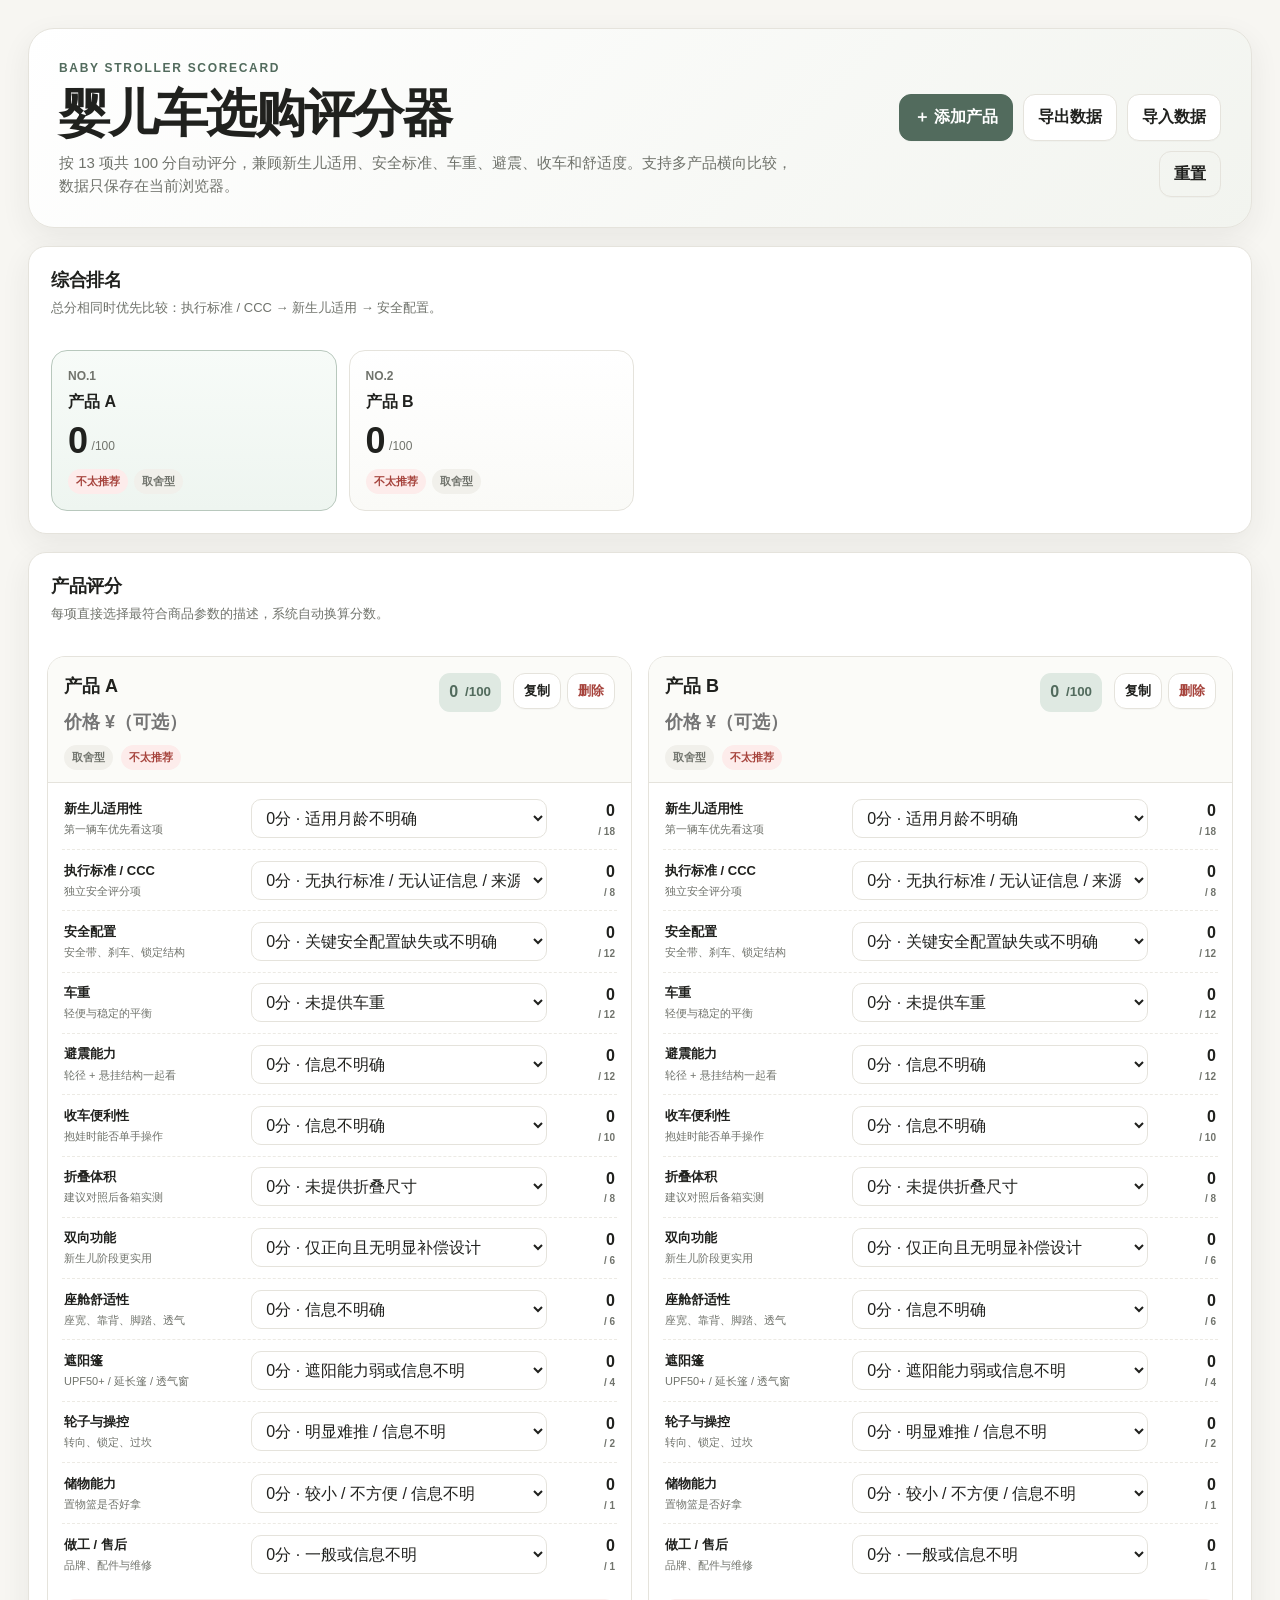
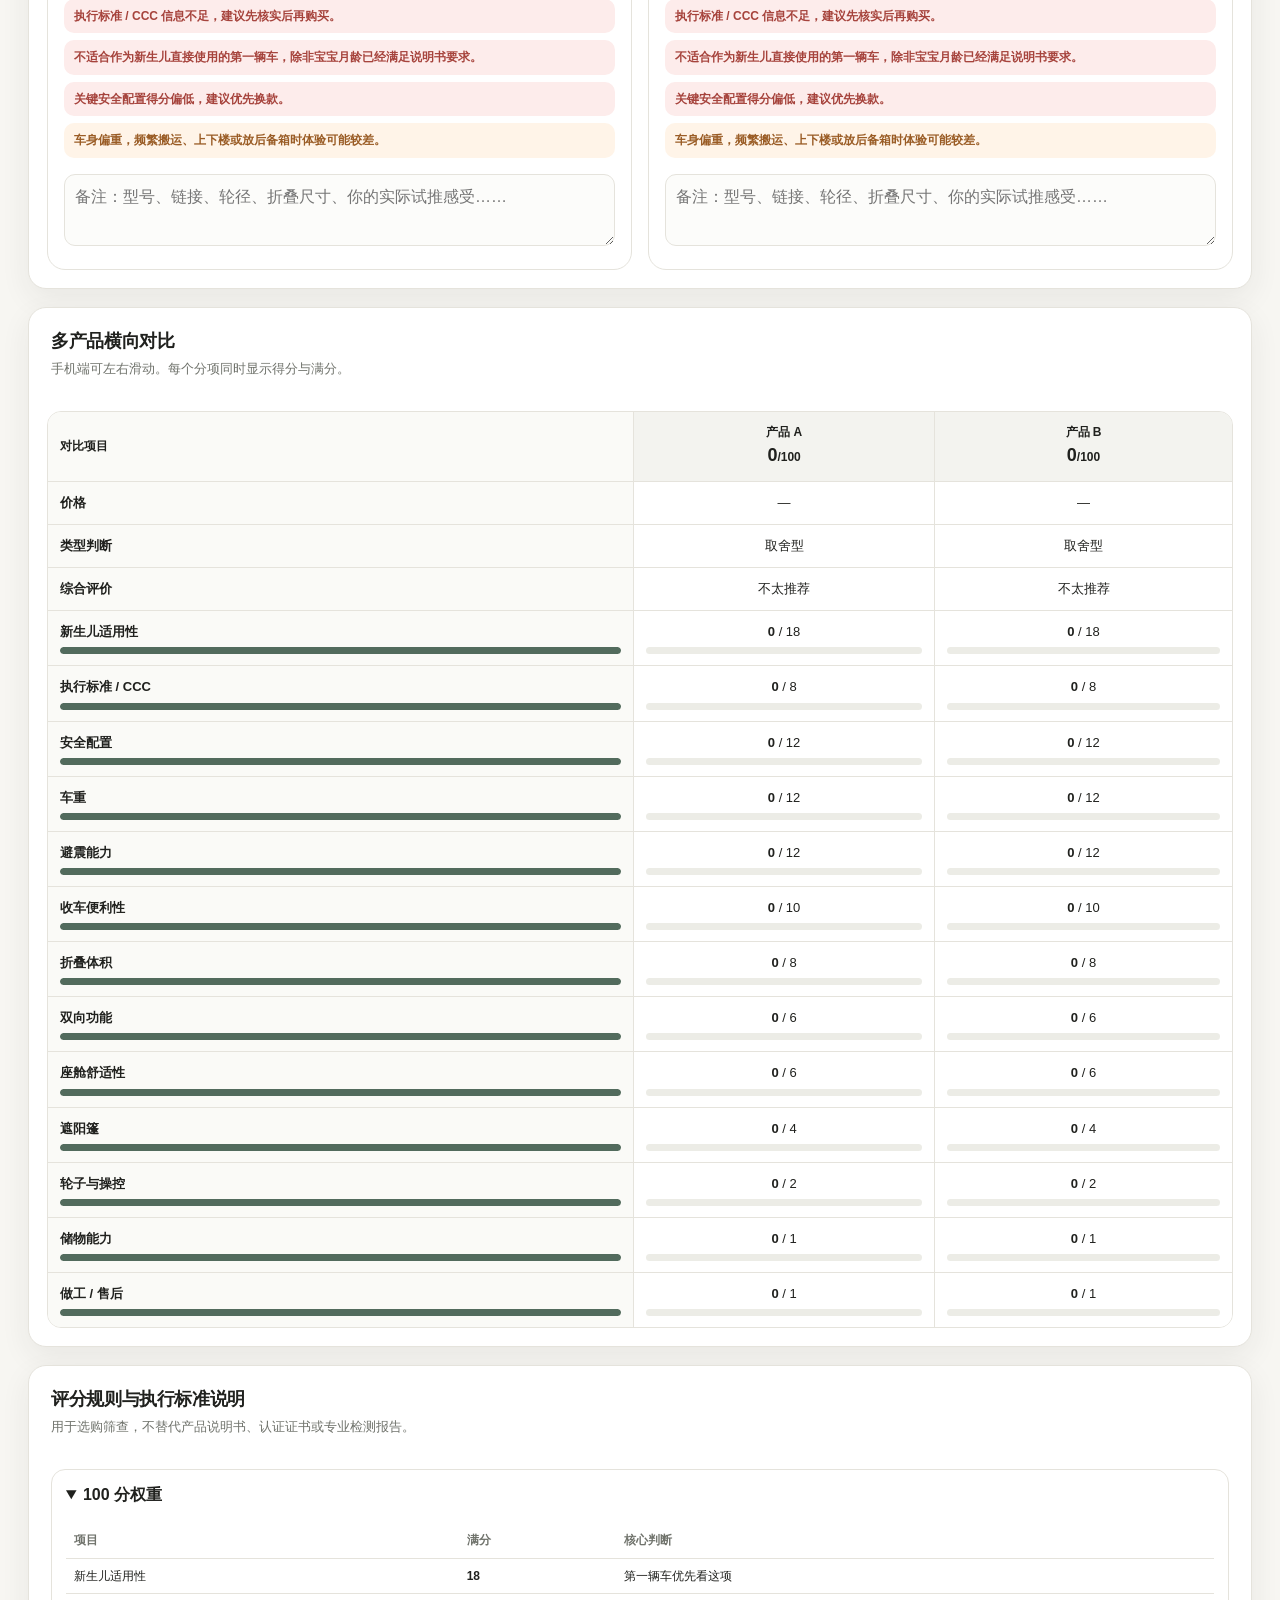
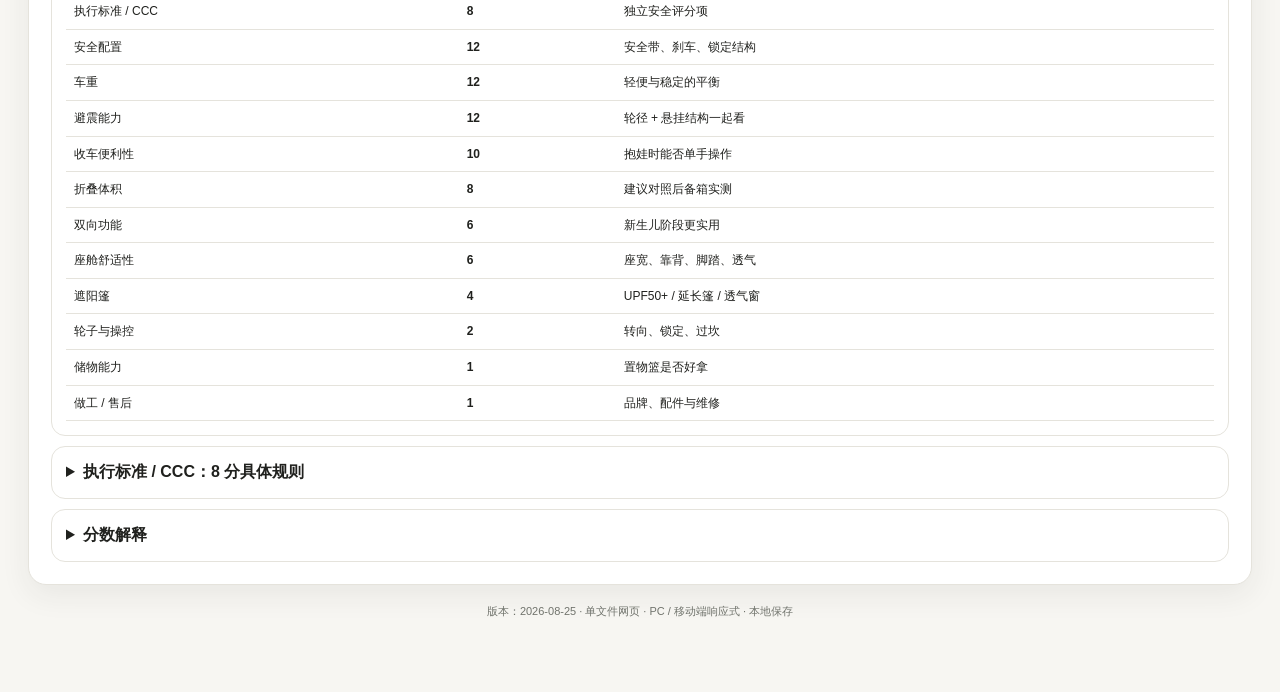
==== baby_stroller_scorer/index.html @ c9031fda "婴儿车对比" ====
<!doctype html>
<html lang="zh-CN">
<head>
  <meta charset="utf-8" />
  <meta name="viewport" content="width=device-width, initial-scale=1, viewport-fit=cover" />
  <meta name="theme-color" content="#f7f6f2" />
  <title>婴儿车选购评分器｜100分制多产品对比</title>
  <style>
    :root{
      --bg:#f7f6f2;
      --surface:#ffffff;
      --surface-2:#f1f0eb;
      --text:#20211e;
      --muted:#70736c;
      --line:#e5e3dc;
      --accent:#526b5d;
      --accent-2:#dfe9e2;
      --warn:#9a5c25;
      --warn-bg:#fff4e8;
      --danger:#a6433c;
      --danger-bg:#fdeceb;
      --good:#376847;
      --good-bg:#eaf4ed;
      --shadow:0 10px 30px rgba(40,45,40,.07);
      --radius:18px;
    }
    *{box-sizing:border-box}
    html{scroll-behavior:smooth}
    body{
      margin:0;
      font-family:Inter,ui-sans-serif,-apple-system,BlinkMacSystemFont,"Segoe UI","PingFang SC","Hiragino Sans GB","Microsoft YaHei",sans-serif;
      background:var(--bg);
      color:var(--text);
      line-height:1.55;
    }
    button,input,select,textarea{font:inherit}
    button{cursor:pointer}
    .shell{max-width:1440px;margin:0 auto;padding:28px 28px 72px}
    .hero{
      display:flex;justify-content:space-between;gap:28px;align-items:flex-end;
      padding:30px;border:1px solid var(--line);border-radius:26px;background:linear-gradient(135deg,#fff 0%,#f2f4ef 100%);box-shadow:var(--shadow)
    }
    .eyebrow{font-size:12px;letter-spacing:.14em;font-weight:800;color:var(--accent);text-transform:uppercase}
    h1{margin:8px 0 10px;font-size:clamp(30px,4vw,54px);line-height:1.08;letter-spacing:-.04em}
    .hero p{margin:0;max-width:760px;color:var(--muted);font-size:15px}
    .hero-actions{display:flex;flex-wrap:wrap;gap:10px;justify-content:flex-end;min-width:270px}
    .btn{border:1px solid var(--line);background:var(--surface);color:var(--text);padding:10px 14px;border-radius:12px;font-weight:750;transition:.15s ease;box-shadow:0 1px 0 rgba(0,0,0,.02)}
    .btn:hover{transform:translateY(-1px);box-shadow:0 8px 18px rgba(40,45,40,.08)}
    .btn.primary{background:var(--accent);border-color:var(--accent);color:white}
    .btn.ghost{background:transparent}
    .btn.danger{color:var(--danger)}
    .btn.small{padding:7px 10px;font-size:13px}
    .grid{display:grid;grid-template-columns:1fr;gap:18px;margin-top:18px}
    .panel{background:var(--surface);border:1px solid var(--line);border-radius:var(--radius);box-shadow:var(--shadow)}
    .panel-head{padding:20px 22px 14px;display:flex;justify-content:space-between;gap:16px;align-items:center}
    .panel-head h2{font-size:18px;margin:0;letter-spacing:-.02em}
    .panel-head p{font-size:13px;color:var(--muted);margin:3px 0 0}
    .summary-wrap{padding:0 22px 22px}
    .ranking{display:grid;grid-template-columns:repeat(4,minmax(0,1fr));gap:12px}
    .rank-card{position:relative;border:1px solid var(--line);border-radius:16px;padding:16px;background:linear-gradient(180deg,#fff,#fafaf7);min-width:0}
    .rank-card.first{border-color:#b8c8bd;background:linear-gradient(180deg,#f7fbf8,#eef5f0)}
    .rank-badge{font-size:12px;color:var(--muted);font-weight:750}
    .rank-name{font-size:16px;font-weight:850;white-space:nowrap;overflow:hidden;text-overflow:ellipsis;margin-top:4px}
    .score-line{display:flex;align-items:flex-end;gap:5px;margin-top:8px}
    .score-big{font-size:36px;line-height:1;font-weight:900;letter-spacing:-.04em}
    .score-max{font-size:12px;color:var(--muted);padding-bottom:3px}
    .rank-meta{display:flex;gap:6px;flex-wrap:wrap;margin-top:10px}
    .pill{display:inline-flex;align-items:center;border-radius:999px;padding:4px 8px;font-size:11px;font-weight:750;background:var(--surface-2);color:var(--muted)}
    .pill.good{background:var(--good-bg);color:var(--good)}
    .pill.warn{background:var(--warn-bg);color:var(--warn)}
    .pill.danger{background:var(--danger-bg);color:var(--danger)}
    .editor-list{padding:0 18px 18px;display:grid;grid-template-columns:repeat(2,minmax(0,1fr));gap:16px}
    .product{border:1px solid var(--line);border-radius:18px;overflow:hidden;background:#fff}
    .product-top{padding:16px 16px 12px;display:flex;gap:12px;justify-content:space-between;align-items:flex-start;background:#fbfbf8;border-bottom:1px solid var(--line)}
    .product-title{min-width:0;flex:1}
    .product-title input{width:100%;border:0;background:transparent;font-weight:900;font-size:18px;color:var(--text);padding:0;outline:none}
    .product-sub{display:flex;align-items:center;gap:8px;margin-top:8px;flex-wrap:wrap}
    .mini-input{width:118px;border:1px solid var(--line);border-radius:9px;padding:7px 9px;background:#fff}
    .score-chip{display:flex;align-items:center;gap:7px;padding:7px 10px;border-radius:11px;background:var(--accent-2);color:var(--accent);font-weight:900;white-space:nowrap}
    .product-actions{display:flex;gap:6px}
    .criteria{padding:6px 14px 14px}
    .criterion{display:grid;grid-template-columns:minmax(132px,.9fr) minmax(190px,1.5fr) 58px;gap:10px;align-items:center;padding:10px 2px;border-bottom:1px dashed #eceae4}
    .criterion:last-child{border-bottom:0}
    .criterion-label{font-size:13px;font-weight:800}
    .criterion-label small{display:block;font-size:11px;font-weight:500;color:var(--muted);margin-top:2px}
    select{width:100%;border:1px solid var(--line);border-radius:10px;background:#fff;padding:9px 10px;color:var(--text);outline:none}
    select:focus,input:focus,textarea:focus{border-color:#a9b7ad;box-shadow:0 0 0 3px rgba(82,107,93,.10)}
    .points{font-weight:900;text-align:right;font-variant-numeric:tabular-nums}
    .points small{display:block;color:var(--muted);font-weight:600;font-size:10px}
    .notes{padding:0 16px 16px}
    .notes textarea{width:100%;min-height:60px;resize:vertical;border:1px solid var(--line);border-radius:11px;padding:10px;background:#fcfcfa}
    .alerts{display:grid;gap:7px;padding:0 16px 16px}
    .alert{font-size:12px;border-radius:10px;padding:8px 10px;font-weight:650}
    .alert.danger{background:var(--danger-bg);color:var(--danger)}
    .alert.warn{background:var(--warn-bg);color:var(--warn)}
    .compare-scroll{overflow:auto;padding:0 18px 18px}
    .compare-table{width:100%;border-collapse:separate;border-spacing:0;min-width:760px;border:1px solid var(--line);border-radius:14px;overflow:hidden}
    .compare-table th,.compare-table td{padding:11px 12px;border-bottom:1px solid var(--line);border-right:1px solid var(--line);text-align:center;font-size:13px;background:#fff}
    .compare-table th:first-child,.compare-table td:first-child{text-align:left;position:sticky;left:0;z-index:1;background:#fafaf7;font-weight:800;min-width:150px}
    .compare-table th{background:#f3f3ef;font-size:12px}
    .compare-table tr:last-child td{border-bottom:0}
    .compare-table th:last-child,.compare-table td:last-child{border-right:0}
    .bar-wrap{height:7px;background:#ecece6;border-radius:99px;overflow:hidden;margin-top:5px}
    .bar{height:100%;background:var(--accent);border-radius:99px}
    .rules{padding:0 22px 22px}
    details{border:1px solid var(--line);border-radius:14px;background:#fff;padding:0 14px}
    details+details{margin-top:10px}
    summary{padding:13px 0;font-weight:850;cursor:pointer}
    .rules table{width:100%;border-collapse:collapse;margin:2px 0 14px}
    .rules th,.rules td{padding:8px;border-bottom:1px solid var(--line);text-align:left;font-size:12px;vertical-align:top}
    .rules th{color:var(--muted);font-weight:800}
    .standard-note{margin-top:12px;padding:13px 14px;border-radius:12px;background:#f3f6f3;color:#445149;font-size:12px}
    .empty{padding:26px;color:var(--muted);text-align:center;border:1px dashed var(--line);border-radius:14px}
    .footer{color:var(--muted);font-size:11px;margin-top:18px;text-align:center}
    .toast{position:fixed;right:18px;bottom:18px;background:#222;color:#fff;padding:10px 13px;border-radius:11px;font-size:12px;opacity:0;pointer-events:none;transform:translateY(8px);transition:.2s;z-index:20}
    .toast.show{opacity:1;transform:translateY(0)}
    .modal{position:fixed;inset:0;background:rgba(20,22,20,.32);display:none;align-items:center;justify-content:center;padding:18px;z-index:30}
    .modal.show{display:flex}
    .modal-card{width:min(680px,100%);max-height:84vh;overflow:auto;background:#fff;border-radius:18px;border:1px solid var(--line);box-shadow:0 30px 80px rgba(0,0,0,.18);padding:20px}
    .modal-card h3{margin:0 0 10px}
    .modal-card textarea{width:100%;min-height:260px;border:1px solid var(--line);border-radius:12px;padding:12px;font-family:ui-monospace,SFMono-Regular,Consolas,monospace;font-size:12px}
    .modal-actions{display:flex;justify-content:flex-end;gap:8px;margin-top:12px}
    @media (max-width:1050px){
      .ranking{grid-template-columns:repeat(2,minmax(0,1fr))}
      .editor-list{grid-template-columns:1fr}
    }
    @media (max-width:720px){
      .shell{padding:12px 12px 52px}
      .hero{padding:20px;border-radius:20px;display:block}
      .hero-actions{justify-content:flex-start;min-width:0;margin-top:18px}
      .hero-actions .btn{flex:1 1 calc(50% - 6px)}
      .panel-head{padding:17px 16px 12px;align-items:flex-start}
      .summary-wrap{padding:0 14px 14px}
      .ranking{grid-template-columns:1fr 1fr;gap:8px}
      .rank-card{padding:12px}
      .score-big{font-size:30px}
      .editor-list{padding:0 10px 10px;gap:10px}
      .product-top{padding:13px 12px 10px;flex-wrap:wrap}
      .product-actions{width:100%;justify-content:flex-end}
      .criteria{padding:4px 10px 10px}
      .criterion{grid-template-columns:1fr 50px;gap:5px 8px;padding:10px 1px}
      .criterion-label{grid-column:1 / 2}
      .criterion select{grid-column:1 / 2}
      .points{grid-column:2 / 3;grid-row:1 / 3;align-self:center}
      .notes,.alerts{padding-left:12px;padding-right:12px}
      .compare-scroll{padding:0 10px 10px}
      .rules{padding:0 14px 14px}
      .mini-input{width:106px}
    }
    @media (max-width:430px){
      .ranking{grid-template-columns:1fr}
      .hero-actions .btn{flex-basis:100%}
      .product-sub{align-items:stretch}
      .mini-input{width:100%}
      .score-chip{margin-left:auto}
    }
    @media print{
      .hero-actions,.product-actions,.modal,.toast{display:none!important}
      body{background:white}
      .shell{max-width:none;padding:0}
      .panel,.hero{box-shadow:none;break-inside:avoid}
    }
  </style>
</head>
<body>
  <main class="shell">
    <section class="hero">
      <div>
        <div class="eyebrow">Baby Stroller Scorecard</div>
        <h1>婴儿车选购评分器</h1>
        <p>按 13 项共 100 分自动评分，兼顾新生儿适用、安全标准、车重、避震、收车和舒适度。支持多产品横向比较，数据只保存在当前浏览器。</p>
      </div>
      <div class="hero-actions">
        <button class="btn primary" id="addProductBtn">＋ 添加产品</button>
        <button class="btn" id="exportBtn">导出数据</button>
        <button class="btn" id="importBtn">导入数据</button>
        <button class="btn ghost" id="resetBtn">重置</button>
      </div>
    </section>

    <section class="panel grid">
      <div class="panel-head">
        <div><h2>综合排名</h2><p>总分相同时优先比较：执行标准 / CCC → 新生儿适用 → 安全配置。</p></div>
      </div>
      <div class="summary-wrap"><div class="ranking" id="ranking"></div></div>
    </section>

    <section class="panel grid">
      <div class="panel-head">
        <div><h2>产品评分</h2><p>每项直接选择最符合商品参数的描述，系统自动换算分数。</p></div>
      </div>
      <div class="editor-list" id="editorList"></div>
    </section>

    <section class="panel grid" id="compareSection">
      <div class="panel-head">
        <div><h2>多产品横向对比</h2><p>手机端可左右滑动。每个分项同时显示得分与满分。</p></div>
      </div>
      <div class="compare-scroll" id="compareWrap"></div>
    </section>

    <section class="panel grid">
      <div class="panel-head">
        <div><h2>评分规则与执行标准说明</h2><p>用于选购筛查，不替代产品说明书、认证证书或专业检测报告。</p></div>
      </div>
      <div class="rules" id="rules"></div>
    </section>

    <div class="footer">版本：2026-08-25 · 单文件网页 · PC / 移动端响应式 · 本地保存</div>
  </main>

  <div class="toast" id="toast"></div>
  <div class="modal" id="dataModal" aria-hidden="true">
    <div class="modal-card">
      <h3 id="modalTitle">导出数据</h3>
      <p id="modalDesc" style="color:var(--muted);font-size:12px;margin-top:0"></p>
      <textarea id="dataText"></textarea>
      <div class="modal-actions">
        <button class="btn" id="modalClose">关闭</button>
        <button class="btn primary" id="modalAction">复制</button>
      </div>
    </div>
  </div>

<script>
const criteria = [
  {
    key:'newborn', name:'新生儿适用性', max:18, hint:'第一辆车优先看这项',
    options:[
      [18,'官方明确 0月+；可近乎平躺或独立睡篮'],
      [14,'官方 0月+；但躺姿 / 支撑一般'],
      [10,'需搭配额外睡篮 / 提篮才适合新生儿'],
      [6,'官方仅建议约 6个月+ 使用'],
      [0,'适用月龄不明确']
    ]
  },
  {
    key:'standard', name:'执行标准 / CCC', max:8, hint:'独立安全评分项',
    options:[
      [8,'CCC 可查 + 当前适用国标明确 + 有新版标准检测 / 转换依据'],
      [7,'CCC 可查 + 明确执行 GB 14748-2006（当前有效）'],
      [5,'CCC 可查，但商品页未明确执行标准'],
      [3,'写明 GB 14748-2006，但 CCC 信息暂无法确认'],
      [2,'仅宣传 EN 1888 / ASTM 等国外标准，国内 CCC 信息不明确'],
      [1,'仅见企业标准或信息含糊，未见童车国标 / CCC'],
      [0,'无执行标准 / 无认证信息 / 来源不明']
    ]
  },
  {
    key:'safety', name:'安全配置', max:12, hint:'安全带、刹车、锁定结构',
    options:[
      [12,'五点式安全带 + 一脚双刹 + 可靠车架锁定 + 防误折叠'],
      [10,'五点式安全带 + 双刹 + 可靠锁定'],
      [8,'五点式安全带 + 可靠刹车，结构信息较完整'],
      [5,'有基础安全带和刹车，但细节一般'],
      [2,'安全配置描述很少'],
      [0,'关键安全配置缺失或不明确']
    ]
  },
  {
    key:'weight', name:'车重', max:12, hint:'轻便与稳定的平衡',
    options:[
      [12,'≤ 6.5 kg'],[11,'6.6–8.0 kg'],[9,'8.1–9.0 kg'],[7,'9.1–11.0 kg'],[4,'11.1–13.0 kg'],[2,'＞ 13 kg'],[0,'未提供车重']
    ]
  },
  {
    key:'suspension', name:'避震能力', max:12, hint:'轮径 + 悬挂结构一起看',
    options:[
      [12,'中大轮 / 大轮 + 四轮有效避震，过坎能力强'],
      [10,'中等轮径 + 四轮避震，城市路况表现好'],
      [7,'后轮避震或前后部分避震'],
      [4,'小轮 + 简单避震，偏旅行 / 商场使用'],
      [2,'基本无明显避震结构'],
      [0,'信息不明确']
    ]
  },
  {
    key:'fold', name:'收车便利性', max:10, hint:'抱娃时能否单手操作',
    options:[
      [10,'单手一键收车 + 收车后可站立'],[8,'一键 / 单手收车'],[6,'两步左右可完成收车'],[3,'收车步骤较多或需双手操作'],[0,'信息不明确']
    ]
  },
  {
    key:'foldSize', name:'折叠体积', max:8, hint:'建议对照后备箱实测',
    options:[
      [8,'旅行车级，非常紧凑 / 易携带'],[7,'普通轿车后备箱可轻松放入'],[4,'较占空间，但可接受'],[2,'折叠后体积仍很大'],[0,'未提供折叠尺寸']
    ]
  },
  {
    key:'reversible', name:'双向功能', max:6, hint:'新生儿阶段更实用',
    options:[
      [6,'座椅可真正双向安装 / 换向'],[4,'睡篮 / 提篮阶段可面对父母'],[2,'仅正向，但观察窗较完善'],[0,'仅正向且无明显补偿设计']
    ]
  },
  {
    key:'seat', name:'座舱舒适性', max:6, hint:'座宽、靠背、脚踏、透气',
    options:[
      [6,'靠背高 + 座宽足 + 脚踏可调 + 透气'],[5,'以上满足 3 项'],[3,'空间 / 支撑中等'],[1,'偏窄或支撑明显一般'],[0,'信息不明确']
    ]
  },
  {
    key:'canopy', name:'遮阳篷', max:4, hint:'UPF50+ / 延长篷 / 透气窗',
    options:[
      [4,'UPF50+ 大篷 + 可延长 + 透气 / 观察窗'],[3,'UPF50+ 大遮阳篷'],[2,'普通遮阳篷'],[0,'遮阳能力弱或信息不明']
    ]
  },
  {
    key:'handling', name:'轮子与操控', max:2, hint:'转向、锁定、过坎',
    options:[[2,'转向顺滑 + 万向轮可锁 + 过坎轻松'],[1,'操控一般'],[0,'明显难推 / 信息不明']]
  },
  {
    key:'storage', name:'储物能力', max:1, hint:'置物篮是否好拿',
    options:[[1,'置物篮容量够用且拿取方便'],[0,'较小 / 不方便 / 信息不明']]
  },
  {
    key:'service', name:'做工 / 售后', max:1, hint:'品牌、配件与维修',
    options:[[1,'做工稳定，售后和配件体系较完善'],[0,'一般或信息不明']]
  }
];

const STORAGE_KEY='stroller-scorer-v2';
let products=[];

function defaults(name='待评分婴儿车'){
  const scores={}; criteria.forEach(c=>scores[c.key]=0);
  return {id:cryptoId(),name,price:'',notes:'',scores};
}
function cryptoId(){return 'p_'+Math.random().toString(36).slice(2,10)+Date.now().toString(36).slice(-4)}
function load(){
  try{
    const raw=localStorage.getItem(STORAGE_KEY);
    if(raw){products=JSON.parse(raw); migrate();}
    else products=[defaults('产品 A'),defaults('产品 B')];
  }catch(e){products=[defaults('产品 A'),defaults('产品 B')]}
}
function migrate(){
  if(!Array.isArray(products)||!products.length){products=[defaults('产品 A'),defaults('产品 B')];return}
  products=products.map((p,i)=>{
    const d=defaults(p.name||`产品 ${i+1}`);
    d.id=p.id||cryptoId(); d.price=p.price??''; d.notes=p.notes??'';
    criteria.forEach(c=>{
      const v=Number(p.scores?.[c.key]);
      d.scores[c.key]=Number.isFinite(v)?v:0;
    });
    return d;
  });
}
function save(){localStorage.setItem(STORAGE_KEY,JSON.stringify(products))}
function total(p){return criteria.reduce((s,c)=>s+(Number(p.scores[c.key])||0),0)}
function tier(score){
  if(score>=90)return ['非常优秀','good'];
  if(score>=85)return ['很推荐','good'];
  if(score>=80)return ['值得买','good'];
  if(score>=75)return ['有取舍','warn'];
  if(score>=70)return ['谨慎考虑','warn'];
  return ['不太推荐','danger'];
}
function typeOf(p){
  const w=p.scores.weight||0, s=p.scores.suspension||0, f=p.scores.fold||0, fs=p.scores.foldSize||0;
  if(w>=11 && f>=8 && fs>=7 && s<=7) return '轻便型';
  if(s>=10 && w<=7) return '舒适型';
  if(s>=10 && w>=9) return '均衡舒适型';
  if(w>=9 && s>=7 && f>=6) return '均衡型';
  return '取舍型';
}
function alertsFor(p){
  const a=[];
  if((p.scores.standard||0)<=2)a.push(['danger','执行标准 / CCC 信息不足，建议先核实后再购买。']);
  else if((p.scores.standard||0)<=5)a.push(['warn','执行标准或 CCC 信息还不完整，建议向客服索要认证信息。']);
  if((p.scores.newborn||0)<=6)a.push(['danger','不适合作为新生儿直接使用的第一辆车，除非宝宝月龄已经满足说明书要求。']);
  else if((p.scores.newborn||0)<=10)a.push(['warn','新生儿使用可能依赖额外睡篮 / 提篮，请确认组合方式和适用月龄。']);
  if((p.scores.safety||0)<=5)a.push(['danger','关键安全配置得分偏低，建议优先换款。']);
  if((p.scores.weight||0)<=4)a.push(['warn','车身偏重，频繁搬运、上下楼或放后备箱时体验可能较差。']);
  return a;
}
function esc(s){return String(s??'').replace(/[&<>'"]/g,m=>({'&':'&amp;','<':'&lt;','>':'&gt;',"'":'&#39;','"':'&quot;'}[m]))}
function selectHtml(c,p){
  return `<select data-action="score" data-id="${p.id}" data-key="${c.key}">${c.options.map(([v,label])=>`<option value="${v}" ${Number(p.scores[c.key])===v?'selected':''}>${v}分 · ${esc(label)}</option>`).join('')}</select>`
}
function renderEditors(){
  const host=document.getElementById('editorList');
  if(!products.length){host.innerHTML='<div class="empty">还没有产品，点击“添加产品”开始评分。</div>';return}
  host.innerHTML=products.map(p=>{
    const score=total(p), [label,cls]=tier(score), alerts=alertsFor(p);
    return `<article class="product" data-product="${p.id}">
      <div class="product-top">
        <div class="product-title">
          <input aria-label="产品名称" data-action="name" data-id="${p.id}" value="${esc(p.name)}" />
          <div class="product-sub">
            <input class="mini-input" inputmode="decimal" placeholder="价格 ¥（可选）" aria-label="价格" data-action="price" data-id="${p.id}" value="${esc(p.price)}" />
            <span class="pill">${typeOf(p)}</span><span class="pill ${cls}">${label}</span>
          </div>
        </div>
        <div>
          <div class="score-chip"><span>${score}</span><small>/100</small></div>
        </div>
        <div class="product-actions">
          <button class="btn small" data-action="duplicate" data-id="${p.id}">复制</button>
          <button class="btn small danger" data-action="remove" data-id="${p.id}">删除</button>
        </div>
      </div>
      <div class="criteria">
        ${criteria.map(c=>`<div class="criterion">
          <div class="criterion-label">${c.name}<small>${c.hint}</small></div>
          ${selectHtml(c,p)}
          <div class="points">${p.scores[c.key]}<small>/ ${c.max}</small></div>
        </div>`).join('')}
      </div>
      ${alerts.length?`<div class="alerts">${alerts.map(([cls,t])=>`<div class="alert ${cls}">${esc(t)}</div>`).join('')}</div>`:''}
      <div class="notes"><textarea placeholder="备注：型号、链接、轮径、折叠尺寸、你的实际试推感受……" data-action="notes" data-id="${p.id}">${esc(p.notes)}</textarea></div>
    </article>`
  }).join('');
}
function renderRanking(){
  const host=document.getElementById('ranking');
  if(!products.length){host.innerHTML='<div class="empty">暂无产品</div>';return}
  const sorted=[...products].sort((a,b)=>total(b)-total(a)||(b.scores.standard-a.scores.standard)||(b.scores.newborn-a.scores.newborn)||(b.scores.safety-a.scores.safety));
  host.innerHTML=sorted.map((p,i)=>{
    const score=total(p),[label,cls]=tier(score),price=Number(String(p.price).replace(/[^0-9.]/g,''));
    const value=price?`¥${Math.round(price/Math.max(score,1))}/分`:'';
    return `<div class="rank-card ${i===0?'first':''}">
      <div class="rank-badge">NO.${i+1}</div>
      <div class="rank-name" title="${esc(p.name)}">${esc(p.name||'未命名产品')}</div>
      <div class="score-line"><div class="score-big">${score}</div><div class="score-max">/100</div></div>
      <div class="rank-meta"><span class="pill ${cls}">${label}</span><span class="pill">${typeOf(p)}</span>${price?`<span class="pill">¥${price.toLocaleString('zh-CN')}</span>`:''}${value?`<span class="pill">${value}</span>`:''}</div>
    </div>`
  }).join('');
}
function renderCompare(){
  const host=document.getElementById('compareWrap');
  if(!products.length){host.innerHTML='<div class="empty">暂无可比较产品</div>';return}
  const sorted=[...products].sort((a,b)=>total(b)-total(a));
  const header=`<tr><th>对比项目</th>${sorted.map(p=>`<th>${esc(p.name||'未命名')}<br><strong style="font-size:18px">${total(p)}</strong>/100</th>`).join('')}</tr>`;
  const priceRow=`<tr><td>价格</td>${sorted.map(p=>`<td>${p.price?`¥ ${esc(p.price)}`:'—'}</td>`).join('')}</tr>`;
  const typeRow=`<tr><td>类型判断</td>${sorted.map(p=>`<td>${typeOf(p)}</td>`).join('')}</tr>`;
  const tierRow=`<tr><td>综合评价</td>${sorted.map(p=>`<td>${tier(total(p))[0]}</td>`).join('')}</tr>`;
  const rows=criteria.map(c=>`<tr><td>${c.name}<div class="bar-wrap"><div class="bar" style="width:100%"></div></div></td>${sorted.map(p=>{
    const v=Number(p.scores[c.key])||0; return `<td><strong>${v}</strong> / ${c.max}<div class="bar-wrap"><div class="bar" style="width:${Math.round(v/c.max*100)}%"></div></div></td>`
  }).join('')}</tr>`).join('');
  host.innerHTML=`<table class="compare-table"><thead>${header}</thead><tbody>${priceRow}${typeRow}${tierRow}${rows}</tbody></table>`;
}
function renderRules(){
  const host=document.getElementById('rules');
  host.innerHTML=`
    <details open>
      <summary>100 分权重</summary>
      <table><thead><tr><th>项目</th><th>满分</th><th>核心判断</th></tr></thead><tbody>
      ${criteria.map(c=>`<tr><td>${c.name}</td><td><strong>${c.max}</strong></td><td>${c.hint}</td></tr>`).join('')}
      </tbody></table>
    </details>
    <details>
      <summary>执行标准 / CCC：8 分具体规则</summary>
      <table><thead><tr><th>分数</th><th>条件</th></tr></thead><tbody>
      ${criteria.find(c=>c.key==='standard').options.map(([v,t])=>`<tr><td><strong>${v} 分</strong></td><td>${t}</td></tr>`).join('')}
      </tbody></table>
      <div class="standard-note">
        截至 2026-08-25：GB 14748-2006《儿童推车安全要求》仍为现行标准；GB/T 14748-2025《儿童呵护用品安全 儿童推车》与 GB 46516-2025《儿童呵护用品 通用安全要求》将于 2026-11-01 实施。童车属于 CCC 管理范围；2026-11-01 起童车类 CCC 认证活动按新版实施规则执行，既有有效证书按规定自然过渡。购买时应以产品实际适用标准、CCC 证书及官方说明为准。
      </div>
    </details>
    <details>
      <summary>分数解释</summary>
      <table><tbody>
        <tr><td><strong>90–100</strong></td><td>非常优秀，可以重点买</td></tr>
        <tr><td><strong>85–89</strong></td><td>很推荐，基本没有明显短板</td></tr>
        <tr><td><strong>80–84</strong></td><td>值得买，重点看价格是否合适</td></tr>
        <tr><td><strong>75–79</strong></td><td>可以买，但存在明确取舍</td></tr>
        <tr><td><strong>70–74</strong></td><td>谨慎考虑，除非价格 / 场景特别匹配</td></tr>
        <tr><td><strong>＜70</strong></td><td>通常不推荐作为主力婴儿车</td></tr>
      </tbody></table>
    </details>`;
}
function render(){renderRanking();renderEditors();renderCompare();renderRules();save()}
function productById(id){return products.find(p=>p.id===id)}
function toast(msg){const el=document.getElementById('toast');el.textContent=msg;el.classList.add('show');clearTimeout(toast.t);toast.t=setTimeout(()=>el.classList.remove('show'),1800)}

document.addEventListener('change',e=>{
  const t=e.target, action=t.dataset.action, id=t.dataset.id; if(!action||!id)return;
  const p=productById(id); if(!p)return;
  if(action==='score'){p.scores[t.dataset.key]=Number(t.value);render();}
  if(action==='price'){p.price=t.value;save();renderRanking();renderCompare();}
});
document.addEventListener('input',e=>{
  const t=e.target, action=t.dataset.action, id=t.dataset.id; if(!action||!id)return;
  const p=productById(id); if(!p)return;
  if(action==='name'){p.name=t.value;save();renderRanking();renderCompare();}
  if(action==='price'){p.price=t.value;save();}
  if(action==='notes'){p.notes=t.value;save();}
});
document.addEventListener('click',e=>{
  const b=e.target.closest('button[data-action]'); if(!b)return;
  const action=b.dataset.action,id=b.dataset.id,p=productById(id); if(!p)return;
  if(action==='remove'){
    if(products.length===1){toast('至少保留 1 个产品');return}
    products=products.filter(x=>x.id!==id);render();toast('已删除');
  }
  if(action==='duplicate'){
    const copy=JSON.parse(JSON.stringify(p));copy.id=cryptoId();copy.name=(p.name||'产品')+' 副本';products.push(copy);render();toast('已复制');
  }
});

document.getElementById('addProductBtn').addEventListener('click',()=>{
  products.push(defaults(`产品 ${String.fromCharCode(65+Math.min(products.length,25))}`));render();
  setTimeout(()=>document.querySelector(`[data-product="${products[products.length-1].id}"]`)?.scrollIntoView({behavior:'smooth',block:'center'}),50);
});
document.getElementById('resetBtn').addEventListener('click',()=>{
  if(confirm('确定清空当前评分并恢复为两个空白产品吗？')){products=[defaults('产品 A'),defaults('产品 B')];render();toast('已重置')}
});

const modal=document.getElementById('dataModal'),text=document.getElementById('dataText'),title=document.getElementById('modalTitle'),desc=document.getElementById('modalDesc'),action=document.getElementById('modalAction');
let modalMode='export';
function openModal(mode){
  modalMode=mode;modal.classList.add('show');modal.setAttribute('aria-hidden','false');
  if(mode==='export'){
    title.textContent='导出评分数据';desc.textContent='复制下面的 JSON，可在另一台设备或以后再次导入。';text.value=JSON.stringify({version:2,exportedAt:new Date().toISOString(),products},null,2);text.readOnly=true;action.textContent='复制';
  }else{
    title.textContent='导入评分数据';desc.textContent='粘贴由本网页导出的 JSON。导入会覆盖当前产品。';text.value='';text.readOnly=false;action.textContent='导入';
  }
}
function closeModal(){modal.classList.remove('show');modal.setAttribute('aria-hidden','true')}
document.getElementById('exportBtn').addEventListener('click',()=>openModal('export'));
document.getElementById('importBtn').addEventListener('click',()=>openModal('import'));
document.getElementById('modalClose').addEventListener('click',closeModal);
modal.addEventListener('click',e=>{if(e.target===modal)closeModal()});
action.addEventListener('click',async()=>{
  if(modalMode==='export'){
    try{await navigator.clipboard.writeText(text.value);toast('已复制到剪贴板')}catch(e){text.select();document.execCommand('copy');toast('已复制')}
  }else{
    try{
      const parsed=JSON.parse(text.value); const incoming=Array.isArray(parsed)?parsed:parsed.products;
      if(!Array.isArray(incoming)||!incoming.length)throw new Error('格式错误');
      products=incoming;migrate();render();closeModal();toast('导入成功');
    }catch(e){toast('导入失败：请检查 JSON 格式')}
  }
});

load();render();
</script>
</body>
</html>
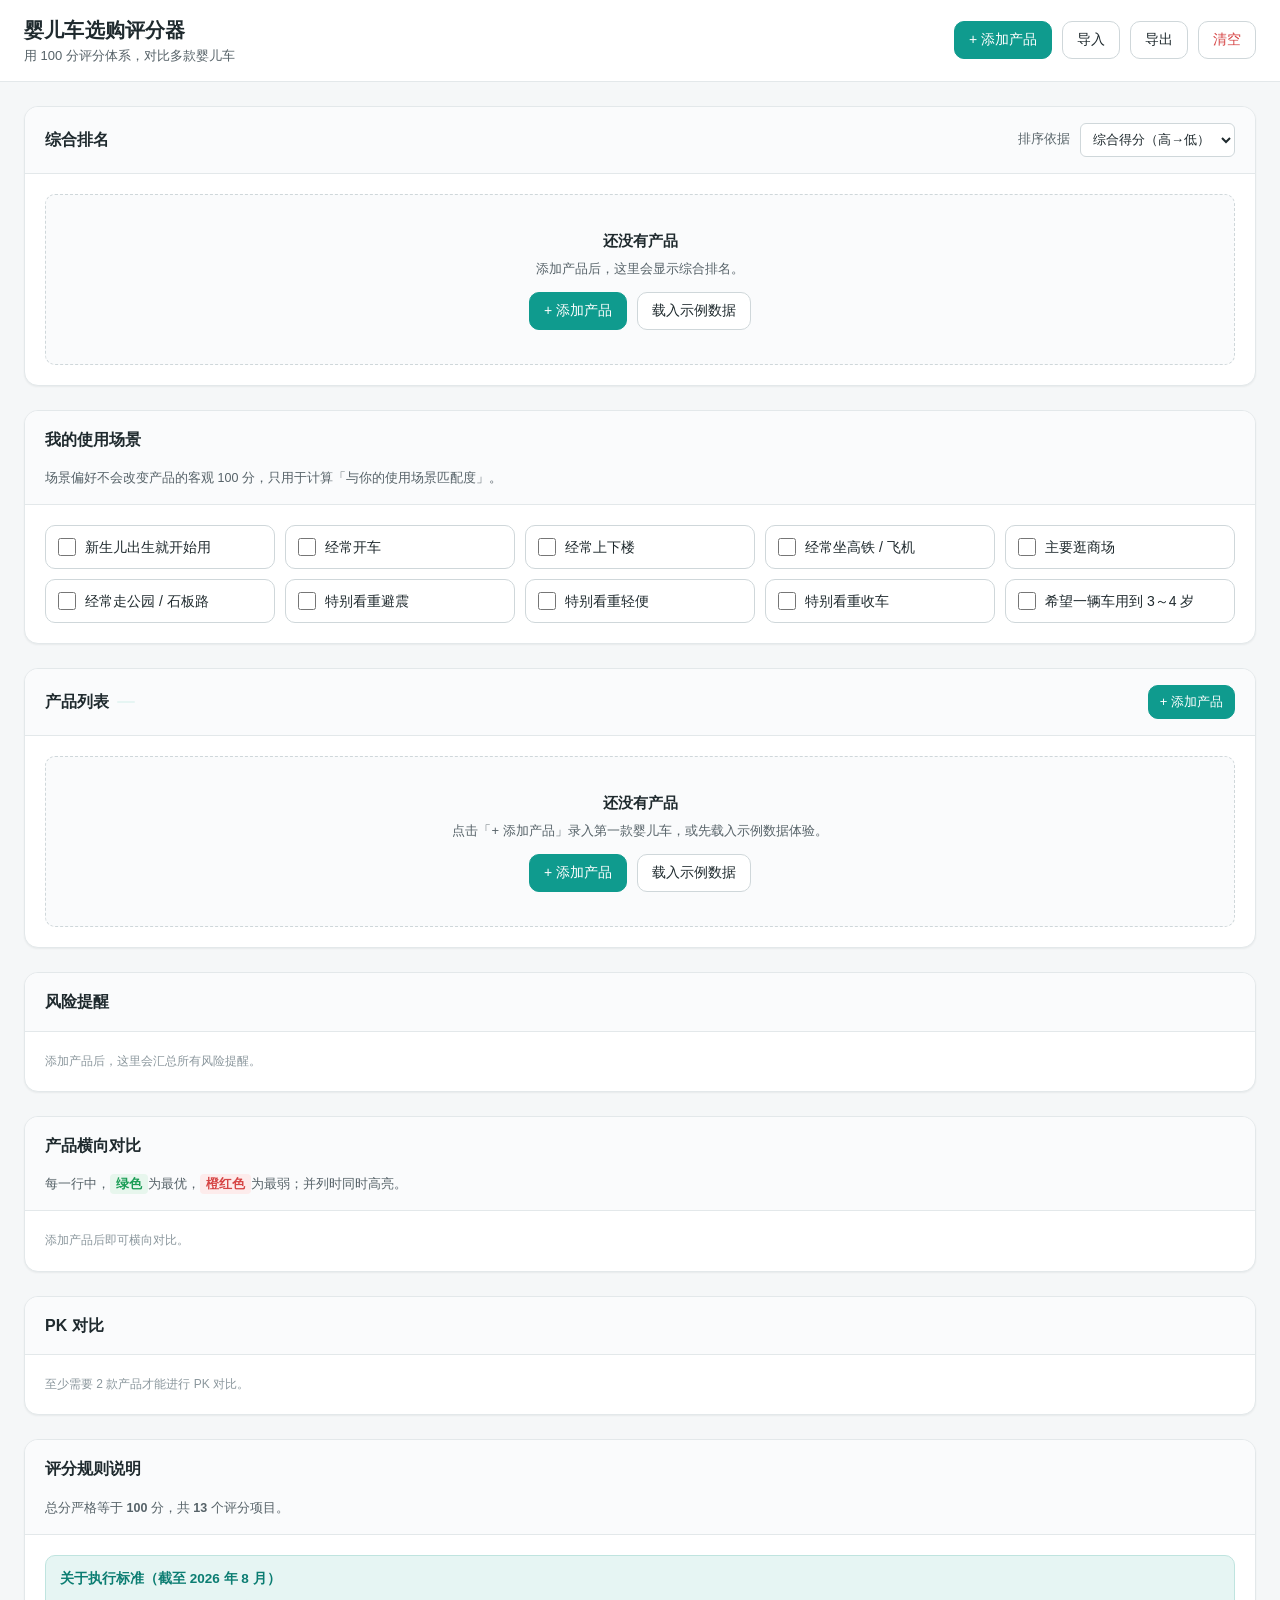
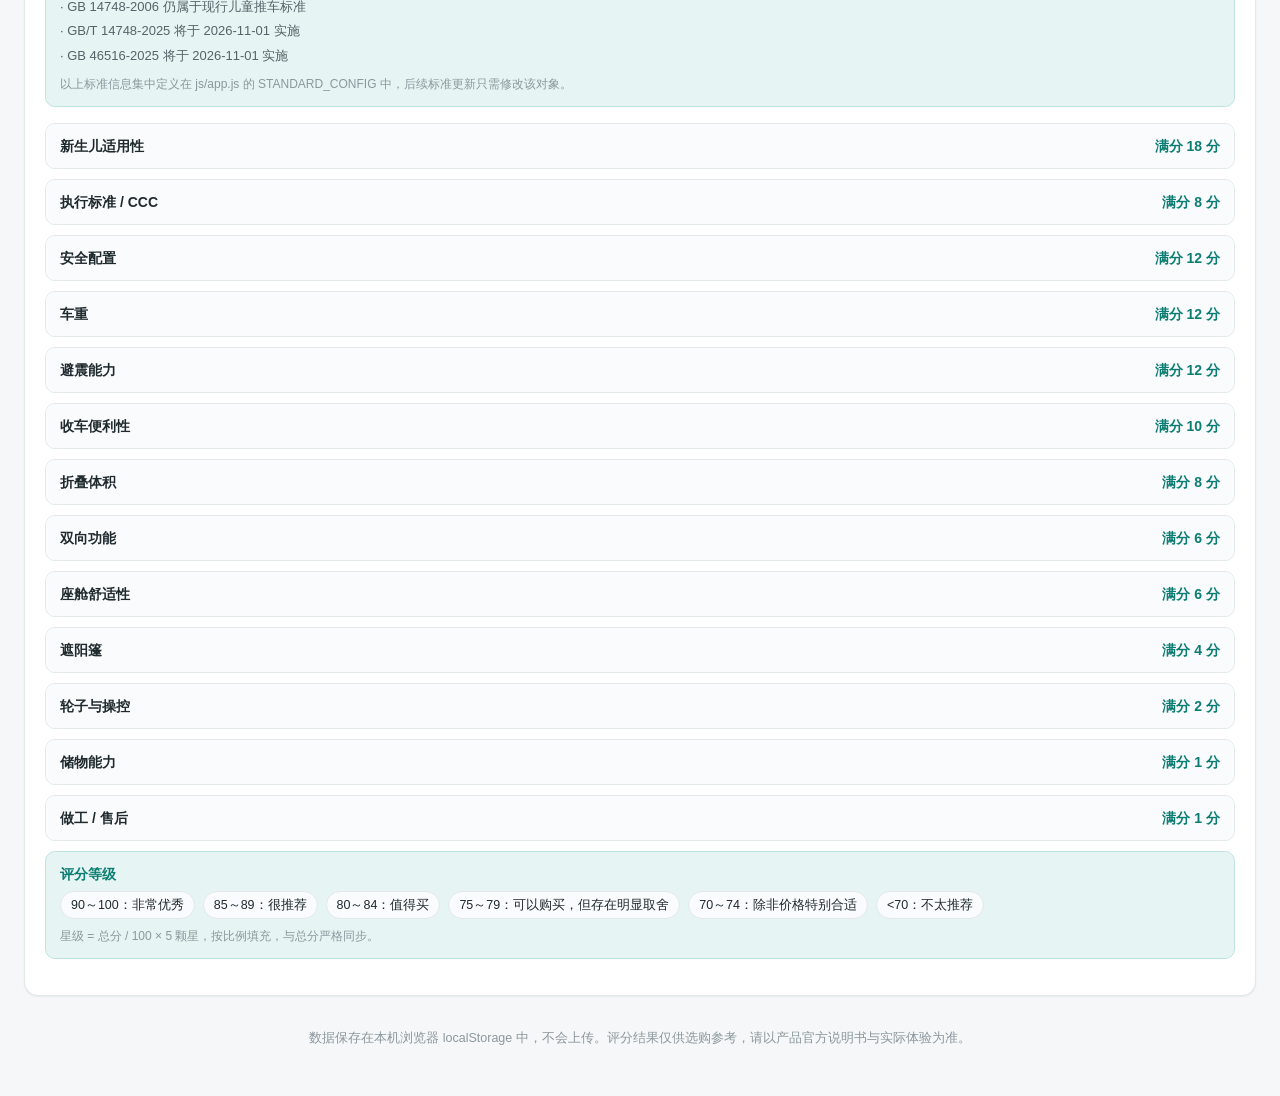
==== commit 56072031: "婴儿床对比" ====
--- a/baby_stroller_scorer/index.html
+++ b/baby_stroller_scorer/index.html
@@ -1,539 +1,103 @@
-<!doctype html>
+<!DOCTYPE html>
 <html lang="zh-CN">
 <head>
-  <meta charset="utf-8" />
-  <meta name="viewport" content="width=device-width, initial-scale=1, viewport-fit=cover" />
-  <meta name="theme-color" content="#f7f6f2" />
-  <title>婴儿车选购评分器｜100分制多产品对比</title>
-  <style>
-    :root{
-      --bg:#f7f6f2;
-      --surface:#ffffff;
-      --surface-2:#f1f0eb;
-      --text:#20211e;
-      --muted:#70736c;
-      --line:#e5e3dc;
-      --accent:#526b5d;
-      --accent-2:#dfe9e2;
-      --warn:#9a5c25;
-      --warn-bg:#fff4e8;
-      --danger:#a6433c;
-      --danger-bg:#fdeceb;
-      --good:#376847;
-      --good-bg:#eaf4ed;
-      --shadow:0 10px 30px rgba(40,45,40,.07);
-      --radius:18px;
-    }
-    *{box-sizing:border-box}
-    html{scroll-behavior:smooth}
-    body{
-      margin:0;
-      font-family:Inter,ui-sans-serif,-apple-system,BlinkMacSystemFont,"Segoe UI","PingFang SC","Hiragino Sans GB","Microsoft YaHei",sans-serif;
-      background:var(--bg);
-      color:var(--text);
-      line-height:1.55;
-    }
-    button,input,select,textarea{font:inherit}
-    button{cursor:pointer}
-    .shell{max-width:1440px;margin:0 auto;padding:28px 28px 72px}
-    .hero{
-      display:flex;justify-content:space-between;gap:28px;align-items:flex-end;
-      padding:30px;border:1px solid var(--line);border-radius:26px;background:linear-gradient(135deg,#fff 0%,#f2f4ef 100%);box-shadow:var(--shadow)
-    }
-    .eyebrow{font-size:12px;letter-spacing:.14em;font-weight:800;color:var(--accent);text-transform:uppercase}
-    h1{margin:8px 0 10px;font-size:clamp(30px,4vw,54px);line-height:1.08;letter-spacing:-.04em}
-    .hero p{margin:0;max-width:760px;color:var(--muted);font-size:15px}
-    .hero-actions{display:flex;flex-wrap:wrap;gap:10px;justify-content:flex-end;min-width:270px}
-    .btn{border:1px solid var(--line);background:var(--surface);color:var(--text);padding:10px 14px;border-radius:12px;font-weight:750;transition:.15s ease;box-shadow:0 1px 0 rgba(0,0,0,.02)}
-    .btn:hover{transform:translateY(-1px);box-shadow:0 8px 18px rgba(40,45,40,.08)}
-    .btn.primary{background:var(--accent);border-color:var(--accent);color:white}
-    .btn.ghost{background:transparent}
-    .btn.danger{color:var(--danger)}
-    .btn.small{padding:7px 10px;font-size:13px}
-    .grid{display:grid;grid-template-columns:1fr;gap:18px;margin-top:18px}
-    .panel{background:var(--surface);border:1px solid var(--line);border-radius:var(--radius);box-shadow:var(--shadow)}
-    .panel-head{padding:20px 22px 14px;display:flex;justify-content:space-between;gap:16px;align-items:center}
-    .panel-head h2{font-size:18px;margin:0;letter-spacing:-.02em}
-    .panel-head p{font-size:13px;color:var(--muted);margin:3px 0 0}
-    .summary-wrap{padding:0 22px 22px}
-    .ranking{display:grid;grid-template-columns:repeat(4,minmax(0,1fr));gap:12px}
-    .rank-card{position:relative;border:1px solid var(--line);border-radius:16px;padding:16px;background:linear-gradient(180deg,#fff,#fafaf7);min-width:0}
-    .rank-card.first{border-color:#b8c8bd;background:linear-gradient(180deg,#f7fbf8,#eef5f0)}
-    .rank-badge{font-size:12px;color:var(--muted);font-weight:750}
-    .rank-name{font-size:16px;font-weight:850;white-space:nowrap;overflow:hidden;text-overflow:ellipsis;margin-top:4px}
-    .score-line{display:flex;align-items:flex-end;gap:5px;margin-top:8px}
-    .score-big{font-size:36px;line-height:1;font-weight:900;letter-spacing:-.04em}
-    .score-max{font-size:12px;color:var(--muted);padding-bottom:3px}
-    .rank-meta{display:flex;gap:6px;flex-wrap:wrap;margin-top:10px}
-    .pill{display:inline-flex;align-items:center;border-radius:999px;padding:4px 8px;font-size:11px;font-weight:750;background:var(--surface-2);color:var(--muted)}
-    .pill.good{background:var(--good-bg);color:var(--good)}
-    .pill.warn{background:var(--warn-bg);color:var(--warn)}
-    .pill.danger{background:var(--danger-bg);color:var(--danger)}
-    .editor-list{padding:0 18px 18px;display:grid;grid-template-columns:repeat(2,minmax(0,1fr));gap:16px}
-    .product{border:1px solid var(--line);border-radius:18px;overflow:hidden;background:#fff}
-    .product-top{padding:16px 16px 12px;display:flex;gap:12px;justify-content:space-between;align-items:flex-start;background:#fbfbf8;border-bottom:1px solid var(--line)}
-    .product-title{min-width:0;flex:1}
-    .product-title input{width:100%;border:0;background:transparent;font-weight:900;font-size:18px;color:var(--text);padding:0;outline:none}
-    .product-sub{display:flex;align-items:center;gap:8px;margin-top:8px;flex-wrap:wrap}
-    .mini-input{width:118px;border:1px solid var(--line);border-radius:9px;padding:7px 9px;background:#fff}
-    .score-chip{display:flex;align-items:center;gap:7px;padding:7px 10px;border-radius:11px;background:var(--accent-2);color:var(--accent);font-weight:900;white-space:nowrap}
-    .product-actions{display:flex;gap:6px}
-    .criteria{padding:6px 14px 14px}
-    .criterion{display:grid;grid-template-columns:minmax(132px,.9fr) minmax(190px,1.5fr) 58px;gap:10px;align-items:center;padding:10px 2px;border-bottom:1px dashed #eceae4}
-    .criterion:last-child{border-bottom:0}
-    .criterion-label{font-size:13px;font-weight:800}
-    .criterion-label small{display:block;font-size:11px;font-weight:500;color:var(--muted);margin-top:2px}
-    select{width:100%;border:1px solid var(--line);border-radius:10px;background:#fff;padding:9px 10px;color:var(--text);outline:none}
-    select:focus,input:focus,textarea:focus{border-color:#a9b7ad;box-shadow:0 0 0 3px rgba(82,107,93,.10)}
-    .points{font-weight:900;text-align:right;font-variant-numeric:tabular-nums}
-    .points small{display:block;color:var(--muted);font-weight:600;font-size:10px}
-    .notes{padding:0 16px 16px}
-    .notes textarea{width:100%;min-height:60px;resize:vertical;border:1px solid var(--line);border-radius:11px;padding:10px;background:#fcfcfa}
-    .alerts{display:grid;gap:7px;padding:0 16px 16px}
-    .alert{font-size:12px;border-radius:10px;padding:8px 10px;font-weight:650}
-    .alert.danger{background:var(--danger-bg);color:var(--danger)}
-    .alert.warn{background:var(--warn-bg);color:var(--warn)}
-    .compare-scroll{overflow:auto;padding:0 18px 18px}
-    .compare-table{width:100%;border-collapse:separate;border-spacing:0;min-width:760px;border:1px solid var(--line);border-radius:14px;overflow:hidden}
-    .compare-table th,.compare-table td{padding:11px 12px;border-bottom:1px solid var(--line);border-right:1px solid var(--line);text-align:center;font-size:13px;background:#fff}
-    .compare-table th:first-child,.compare-table td:first-child{text-align:left;position:sticky;left:0;z-index:1;background:#fafaf7;font-weight:800;min-width:150px}
-    .compare-table th{background:#f3f3ef;font-size:12px}
-    .compare-table tr:last-child td{border-bottom:0}
-    .compare-table th:last-child,.compare-table td:last-child{border-right:0}
-    .bar-wrap{height:7px;background:#ecece6;border-radius:99px;overflow:hidden;margin-top:5px}
-    .bar{height:100%;background:var(--accent);border-radius:99px}
-    .rules{padding:0 22px 22px}
-    details{border:1px solid var(--line);border-radius:14px;background:#fff;padding:0 14px}
-    details+details{margin-top:10px}
-    summary{padding:13px 0;font-weight:850;cursor:pointer}
-    .rules table{width:100%;border-collapse:collapse;margin:2px 0 14px}
-    .rules th,.rules td{padding:8px;border-bottom:1px solid var(--line);text-align:left;font-size:12px;vertical-align:top}
-    .rules th{color:var(--muted);font-weight:800}
-    .standard-note{margin-top:12px;padding:13px 14px;border-radius:12px;background:#f3f6f3;color:#445149;font-size:12px}
-    .empty{padding:26px;color:var(--muted);text-align:center;border:1px dashed var(--line);border-radius:14px}
-    .footer{color:var(--muted);font-size:11px;margin-top:18px;text-align:center}
-    .toast{position:fixed;right:18px;bottom:18px;background:#222;color:#fff;padding:10px 13px;border-radius:11px;font-size:12px;opacity:0;pointer-events:none;transform:translateY(8px);transition:.2s;z-index:20}
-    .toast.show{opacity:1;transform:translateY(0)}
-    .modal{position:fixed;inset:0;background:rgba(20,22,20,.32);display:none;align-items:center;justify-content:center;padding:18px;z-index:30}
-    .modal.show{display:flex}
-    .modal-card{width:min(680px,100%);max-height:84vh;overflow:auto;background:#fff;border-radius:18px;border:1px solid var(--line);box-shadow:0 30px 80px rgba(0,0,0,.18);padding:20px}
-    .modal-card h3{margin:0 0 10px}
-    .modal-card textarea{width:100%;min-height:260px;border:1px solid var(--line);border-radius:12px;padding:12px;font-family:ui-monospace,SFMono-Regular,Consolas,monospace;font-size:12px}
-    .modal-actions{display:flex;justify-content:flex-end;gap:8px;margin-top:12px}
-    @media (max-width:1050px){
-      .ranking{grid-template-columns:repeat(2,minmax(0,1fr))}
-      .editor-list{grid-template-columns:1fr}
-    }
-    @media (max-width:720px){
-      .shell{padding:12px 12px 52px}
-      .hero{padding:20px;border-radius:20px;display:block}
-      .hero-actions{justify-content:flex-start;min-width:0;margin-top:18px}
-      .hero-actions .btn{flex:1 1 calc(50% - 6px)}
-      .panel-head{padding:17px 16px 12px;align-items:flex-start}
-      .summary-wrap{padding:0 14px 14px}
-      .ranking{grid-template-columns:1fr 1fr;gap:8px}
-      .rank-card{padding:12px}
-      .score-big{font-size:30px}
-      .editor-list{padding:0 10px 10px;gap:10px}
-      .product-top{padding:13px 12px 10px;flex-wrap:wrap}
-      .product-actions{width:100%;justify-content:flex-end}
-      .criteria{padding:4px 10px 10px}
-      .criterion{grid-template-columns:1fr 50px;gap:5px 8px;padding:10px 1px}
-      .criterion-label{grid-column:1 / 2}
-      .criterion select{grid-column:1 / 2}
-      .points{grid-column:2 / 3;grid-row:1 / 3;align-self:center}
-      .notes,.alerts{padding-left:12px;padding-right:12px}
-      .compare-scroll{padding:0 10px 10px}
-      .rules{padding:0 14px 14px}
-      .mini-input{width:106px}
-    }
-    @media (max-width:430px){
-      .ranking{grid-template-columns:1fr}
-      .hero-actions .btn{flex-basis:100%}
-      .product-sub{align-items:stretch}
-      .mini-input{width:100%}
-      .score-chip{margin-left:auto}
-    }
-    @media print{
-      .hero-actions,.product-actions,.modal,.toast{display:none!important}
-      body{background:white}
-      .shell{max-width:none;padding:0}
-      .panel,.hero{box-shadow:none;break-inside:avoid}
-    }
-  </style>
+<meta charset="UTF-8">
+<meta name="viewport" content="width=device-width, initial-scale=1, viewport-fit=cover">
+<meta name="description" content="婴儿车选购评分与多产品对比工具：100 分评分体系，本地运行，无需后端。">
+<title>婴儿车选购评分器</title>
+<link rel="stylesheet" href="css/style.css">
 </head>
 <body>
-  <main class="shell">
-    <section class="hero">
-      <div>
-        <div class="eyebrow">Baby Stroller Scorecard</div>
-        <h1>婴儿车选购评分器</h1>
-        <p>按 13 项共 100 分自动评分，兼顾新生儿适用、安全标准、车重、避震、收车和舒适度。支持多产品横向比较，数据只保存在当前浏览器。</p>
-      </div>
-      <div class="hero-actions">
-        <button class="btn primary" id="addProductBtn">＋ 添加产品</button>
-        <button class="btn" id="exportBtn">导出数据</button>
-        <button class="btn" id="importBtn">导入数据</button>
-        <button class="btn ghost" id="resetBtn">重置</button>
-      </div>
-    </section>
 
-    <section class="panel grid">
-      <div class="panel-head">
-        <div><h2>综合排名</h2><p>总分相同时优先比较：执行标准 / CCC → 新生儿适用 → 安全配置。</p></div>
-      </div>
-      <div class="summary-wrap"><div class="ranking" id="ranking"></div></div>
-    </section>
+<header class="app-header">
+  <div class="container header-inner">
+    <div class="brand">
+      <h1 class="brand-title">婴儿车选购评分器</h1>
+      <p class="brand-sub">用 100 分评分体系，对比多款婴儿车</p>
+    </div>
+    <div class="header-actions">
+      <button type="button" id="btnAdd" class="btn btn-primary">+ 添加产品</button>
+      <button type="button" id="btnImport" class="btn">导入</button>
+      <button type="button" id="btnExport" class="btn">导出</button>
+      <button type="button" id="btnClear" class="btn btn-ghost-danger">清空</button>
+      <input type="file" id="fileInput" accept="application/json,.json" class="visually-hidden" aria-hidden="true" tabindex="-1">
+    </div>
+  </div>
+</header>
 
-    <section class="panel grid">
-      <div class="panel-head">
-        <div><h2>产品评分</h2><p>每项直接选择最符合商品参数的描述，系统自动换算分数。</p></div>
-      </div>
-      <div class="editor-list" id="editorList"></div>
-    </section>
+<main class="container app-main">
 
-    <section class="panel grid" id="compareSection">
-      <div class="panel-head">
-        <div><h2>多产品横向对比</h2><p>手机端可左右滑动。每个分项同时显示得分与满分。</p></div>
-      </div>
-      <div class="compare-scroll" id="compareWrap"></div>
-    </section>
-
-    <section class="panel grid">
-      <div class="panel-head">
-        <div><h2>评分规则与执行标准说明</h2><p>用于选购筛查，不替代产品说明书、认证证书或专业检测报告。</p></div>
-      </div>
-      <div class="rules" id="rules"></div>
-    </section>
-
-    <div class="footer">版本：2026-08-25 · 单文件网页 · PC / 移动端响应式 · 本地保存</div>
-  </main>
-
-  <div class="toast" id="toast"></div>
-  <div class="modal" id="dataModal" aria-hidden="true">
-    <div class="modal-card">
-      <h3 id="modalTitle">导出数据</h3>
-      <p id="modalDesc" style="color:var(--muted);font-size:12px;margin-top:0"></p>
-      <textarea id="dataText"></textarea>
-      <div class="modal-actions">
-        <button class="btn" id="modalClose">关闭</button>
-        <button class="btn primary" id="modalAction">复制</button>
+  <section class="panel" id="section-ranking" aria-labelledby="h-ranking">
+    <div class="panel-head">
+      <h2 class="panel-title" id="h-ranking">综合排名</h2>
+      <div class="panel-tools">
+        <label class="inline-label" for="sortSelect">排序依据</label>
+        <select id="sortSelect" class="select select-sm"></select>
       </div>
     </div>
-  </div>
+    <div class="panel-body" id="rankingBody"></div>
+  </section>
 
-<script>
-const criteria = [
-  {
-    key:'newborn', name:'新生儿适用性', max:18, hint:'第一辆车优先看这项',
-    options:[
-      [18,'官方明确 0月+；可近乎平躺或独立睡篮'],
-      [14,'官方 0月+；但躺姿 / 支撑一般'],
-      [10,'需搭配额外睡篮 / 提篮才适合新生儿'],
-      [6,'官方仅建议约 6个月+ 使用'],
-      [0,'适用月龄不明确']
-    ]
-  },
-  {
-    key:'standard', name:'执行标准 / CCC', max:8, hint:'独立安全评分项',
-    options:[
-      [8,'CCC 可查 + 当前适用国标明确 + 有新版标准检测 / 转换依据'],
-      [7,'CCC 可查 + 明确执行 GB 14748-2006（当前有效）'],
-      [5,'CCC 可查，但商品页未明确执行标准'],
-      [3,'写明 GB 14748-2006，但 CCC 信息暂无法确认'],
-      [2,'仅宣传 EN 1888 / ASTM 等国外标准，国内 CCC 信息不明确'],
-      [1,'仅见企业标准或信息含糊，未见童车国标 / CCC'],
-      [0,'无执行标准 / 无认证信息 / 来源不明']
-    ]
-  },
-  {
-    key:'safety', name:'安全配置', max:12, hint:'安全带、刹车、锁定结构',
-    options:[
-      [12,'五点式安全带 + 一脚双刹 + 可靠车架锁定 + 防误折叠'],
-      [10,'五点式安全带 + 双刹 + 可靠锁定'],
-      [8,'五点式安全带 + 可靠刹车，结构信息较完整'],
-      [5,'有基础安全带和刹车，但细节一般'],
-      [2,'安全配置描述很少'],
-      [0,'关键安全配置缺失或不明确']
-    ]
-  },
-  {
-    key:'weight', name:'车重', max:12, hint:'轻便与稳定的平衡',
-    options:[
-      [12,'≤ 6.5 kg'],[11,'6.6–8.0 kg'],[9,'8.1–9.0 kg'],[7,'9.1–11.0 kg'],[4,'11.1–13.0 kg'],[2,'＞ 13 kg'],[0,'未提供车重']
-    ]
-  },
-  {
-    key:'suspension', name:'避震能力', max:12, hint:'轮径 + 悬挂结构一起看',
-    options:[
-      [12,'中大轮 / 大轮 + 四轮有效避震，过坎能力强'],
-      [10,'中等轮径 + 四轮避震，城市路况表现好'],
-      [7,'后轮避震或前后部分避震'],
-      [4,'小轮 + 简单避震，偏旅行 / 商场使用'],
-      [2,'基本无明显避震结构'],
-      [0,'信息不明确']
-    ]
-  },
-  {
-    key:'fold', name:'收车便利性', max:10, hint:'抱娃时能否单手操作',
-    options:[
-      [10,'单手一键收车 + 收车后可站立'],[8,'一键 / 单手收车'],[6,'两步左右可完成收车'],[3,'收车步骤较多或需双手操作'],[0,'信息不明确']
-    ]
-  },
-  {
-    key:'foldSize', name:'折叠体积', max:8, hint:'建议对照后备箱实测',
-    options:[
-      [8,'旅行车级，非常紧凑 / 易携带'],[7,'普通轿车后备箱可轻松放入'],[4,'较占空间，但可接受'],[2,'折叠后体积仍很大'],[0,'未提供折叠尺寸']
-    ]
-  },
-  {
-    key:'reversible', name:'双向功能', max:6, hint:'新生儿阶段更实用',
-    options:[
-      [6,'座椅可真正双向安装 / 换向'],[4,'睡篮 / 提篮阶段可面对父母'],[2,'仅正向，但观察窗较完善'],[0,'仅正向且无明显补偿设计']
-    ]
-  },
-  {
-    key:'seat', name:'座舱舒适性', max:6, hint:'座宽、靠背、脚踏、透气',
-    options:[
-      [6,'靠背高 + 座宽足 + 脚踏可调 + 透气'],[5,'以上满足 3 项'],[3,'空间 / 支撑中等'],[1,'偏窄或支撑明显一般'],[0,'信息不明确']
-    ]
-  },
-  {
-    key:'canopy', name:'遮阳篷', max:4, hint:'UPF50+ / 延长篷 / 透气窗',
-    options:[
-      [4,'UPF50+ 大篷 + 可延长 + 透气 / 观察窗'],[3,'UPF50+ 大遮阳篷'],[2,'普通遮阳篷'],[0,'遮阳能力弱或信息不明']
-    ]
-  },
-  {
-    key:'handling', name:'轮子与操控', max:2, hint:'转向、锁定、过坎',
-    options:[[2,'转向顺滑 + 万向轮可锁 + 过坎轻松'],[1,'操控一般'],[0,'明显难推 / 信息不明']]
-  },
-  {
-    key:'storage', name:'储物能力', max:1, hint:'置物篮是否好拿',
-    options:[[1,'置物篮容量够用且拿取方便'],[0,'较小 / 不方便 / 信息不明']]
-  },
-  {
-    key:'service', name:'做工 / 售后', max:1, hint:'品牌、配件与维修',
-    options:[[1,'做工稳定，售后和配件体系较完善'],[0,'一般或信息不明']]
-  }
-];
+  <section class="panel" id="section-prefs" aria-labelledby="h-prefs">
+    <div class="panel-head">
+      <h2 class="panel-title" id="h-prefs">我的使用场景</h2>
+      <p class="panel-hint">场景偏好不会改变产品的客观 100 分，只用于计算「与你的使用场景匹配度」。</p>
+    </div>
+    <div class="panel-body">
+      <div class="scenario-grid" id="scenarioGrid"></div>
+    </div>
+  </section>
 
-const STORAGE_KEY='stroller-scorer-v2';
-let products=[];
+  <section class="panel" id="section-products" aria-labelledby="h-products">
+    <div class="panel-head">
+      <h2 class="panel-title" id="h-products">产品列表<span class="count-badge" id="productCount"></span></h2>
+      <div class="panel-tools">
+        <button type="button" id="btnAdd2" class="btn btn-primary btn-sm">+ 添加产品</button>
+      </div>
+    </div>
+    <div class="panel-body">
+      <div class="product-grid" id="productGrid"></div>
+    </div>
+  </section>
 
-function defaults(name='待评分婴儿车'){
-  const scores={}; criteria.forEach(c=>scores[c.key]=0);
-  return {id:cryptoId(),name,price:'',notes:'',scores};
-}
-function cryptoId(){return 'p_'+Math.random().toString(36).slice(2,10)+Date.now().toString(36).slice(-4)}
-function load(){
-  try{
-    const raw=localStorage.getItem(STORAGE_KEY);
-    if(raw){products=JSON.parse(raw); migrate();}
-    else products=[defaults('产品 A'),defaults('产品 B')];
-  }catch(e){products=[defaults('产品 A'),defaults('产品 B')]}
-}
-function migrate(){
-  if(!Array.isArray(products)||!products.length){products=[defaults('产品 A'),defaults('产品 B')];return}
-  products=products.map((p,i)=>{
-    const d=defaults(p.name||`产品 ${i+1}`);
-    d.id=p.id||cryptoId(); d.price=p.price??''; d.notes=p.notes??'';
-    criteria.forEach(c=>{
-      const v=Number(p.scores?.[c.key]);
-      d.scores[c.key]=Number.isFinite(v)?v:0;
-    });
-    return d;
-  });
-}
-function save(){localStorage.setItem(STORAGE_KEY,JSON.stringify(products))}
-function total(p){return criteria.reduce((s,c)=>s+(Number(p.scores[c.key])||0),0)}
-function tier(score){
-  if(score>=90)return ['非常优秀','good'];
-  if(score>=85)return ['很推荐','good'];
-  if(score>=80)return ['值得买','good'];
-  if(score>=75)return ['有取舍','warn'];
-  if(score>=70)return ['谨慎考虑','warn'];
-  return ['不太推荐','danger'];
-}
-function typeOf(p){
-  const w=p.scores.weight||0, s=p.scores.suspension||0, f=p.scores.fold||0, fs=p.scores.foldSize||0;
-  if(w>=11 && f>=8 && fs>=7 && s<=7) return '轻便型';
-  if(s>=10 && w<=7) return '舒适型';
-  if(s>=10 && w>=9) return '均衡舒适型';
-  if(w>=9 && s>=7 && f>=6) return '均衡型';
-  return '取舍型';
-}
-function alertsFor(p){
-  const a=[];
-  if((p.scores.standard||0)<=2)a.push(['danger','执行标准 / CCC 信息不足，建议先核实后再购买。']);
-  else if((p.scores.standard||0)<=5)a.push(['warn','执行标准或 CCC 信息还不完整，建议向客服索要认证信息。']);
-  if((p.scores.newborn||0)<=6)a.push(['danger','不适合作为新生儿直接使用的第一辆车，除非宝宝月龄已经满足说明书要求。']);
-  else if((p.scores.newborn||0)<=10)a.push(['warn','新生儿使用可能依赖额外睡篮 / 提篮，请确认组合方式和适用月龄。']);
-  if((p.scores.safety||0)<=5)a.push(['danger','关键安全配置得分偏低，建议优先换款。']);
-  if((p.scores.weight||0)<=4)a.push(['warn','车身偏重，频繁搬运、上下楼或放后备箱时体验可能较差。']);
-  return a;
-}
-function esc(s){return String(s??'').replace(/[&<>'"]/g,m=>({'&':'&amp;','<':'&lt;','>':'&gt;',"'":'&#39;','"':'&quot;'}[m]))}
-function selectHtml(c,p){
-  return `<select data-action="score" data-id="${p.id}" data-key="${c.key}">${c.options.map(([v,label])=>`<option value="${v}" ${Number(p.scores[c.key])===v?'selected':''}>${v}分 · ${esc(label)}</option>`).join('')}</select>`
-}
-function renderEditors(){
-  const host=document.getElementById('editorList');
-  if(!products.length){host.innerHTML='<div class="empty">还没有产品，点击“添加产品”开始评分。</div>';return}
-  host.innerHTML=products.map(p=>{
-    const score=total(p), [label,cls]=tier(score), alerts=alertsFor(p);
-    return `<article class="product" data-product="${p.id}">
-      <div class="product-top">
-        <div class="product-title">
-          <input aria-label="产品名称" data-action="name" data-id="${p.id}" value="${esc(p.name)}" />
-          <div class="product-sub">
-            <input class="mini-input" inputmode="decimal" placeholder="价格 ¥（可选）" aria-label="价格" data-action="price" data-id="${p.id}" value="${esc(p.price)}" />
-            <span class="pill">${typeOf(p)}</span><span class="pill ${cls}">${label}</span>
-          </div>
-        </div>
-        <div>
-          <div class="score-chip"><span>${score}</span><small>/100</small></div>
-        </div>
-        <div class="product-actions">
-          <button class="btn small" data-action="duplicate" data-id="${p.id}">复制</button>
-          <button class="btn small danger" data-action="remove" data-id="${p.id}">删除</button>
-        </div>
-      </div>
-      <div class="criteria">
-        ${criteria.map(c=>`<div class="criterion">
-          <div class="criterion-label">${c.name}<small>${c.hint}</small></div>
-          ${selectHtml(c,p)}
-          <div class="points">${p.scores[c.key]}<small>/ ${c.max}</small></div>
-        </div>`).join('')}
-      </div>
-      ${alerts.length?`<div class="alerts">${alerts.map(([cls,t])=>`<div class="alert ${cls}">${esc(t)}</div>`).join('')}</div>`:''}
-      <div class="notes"><textarea placeholder="备注：型号、链接、轮径、折叠尺寸、你的实际试推感受……" data-action="notes" data-id="${p.id}">${esc(p.notes)}</textarea></div>
-    </article>`
-  }).join('');
-}
-function renderRanking(){
-  const host=document.getElementById('ranking');
-  if(!products.length){host.innerHTML='<div class="empty">暂无产品</div>';return}
-  const sorted=[...products].sort((a,b)=>total(b)-total(a)||(b.scores.standard-a.scores.standard)||(b.scores.newborn-a.scores.newborn)||(b.scores.safety-a.scores.safety));
-  host.innerHTML=sorted.map((p,i)=>{
-    const score=total(p),[label,cls]=tier(score),price=Number(String(p.price).replace(/[^0-9.]/g,''));
-    const value=price?`¥${Math.round(price/Math.max(score,1))}/分`:'';
-    return `<div class="rank-card ${i===0?'first':''}">
-      <div class="rank-badge">NO.${i+1}</div>
-      <div class="rank-name" title="${esc(p.name)}">${esc(p.name||'未命名产品')}</div>
-      <div class="score-line"><div class="score-big">${score}</div><div class="score-max">/100</div></div>
-      <div class="rank-meta"><span class="pill ${cls}">${label}</span><span class="pill">${typeOf(p)}</span>${price?`<span class="pill">¥${price.toLocaleString('zh-CN')}</span>`:''}${value?`<span class="pill">${value}</span>`:''}</div>
-    </div>`
-  }).join('');
-}
-function renderCompare(){
-  const host=document.getElementById('compareWrap');
-  if(!products.length){host.innerHTML='<div class="empty">暂无可比较产品</div>';return}
-  const sorted=[...products].sort((a,b)=>total(b)-total(a));
-  const header=`<tr><th>对比项目</th>${sorted.map(p=>`<th>${esc(p.name||'未命名')}<br><strong style="font-size:18px">${total(p)}</strong>/100</th>`).join('')}</tr>`;
-  const priceRow=`<tr><td>价格</td>${sorted.map(p=>`<td>${p.price?`¥ ${esc(p.price)}`:'—'}</td>`).join('')}</tr>`;
-  const typeRow=`<tr><td>类型判断</td>${sorted.map(p=>`<td>${typeOf(p)}</td>`).join('')}</tr>`;
-  const tierRow=`<tr><td>综合评价</td>${sorted.map(p=>`<td>${tier(total(p))[0]}</td>`).join('')}</tr>`;
-  const rows=criteria.map(c=>`<tr><td>${c.name}<div class="bar-wrap"><div class="bar" style="width:100%"></div></div></td>${sorted.map(p=>{
-    const v=Number(p.scores[c.key])||0; return `<td><strong>${v}</strong> / ${c.max}<div class="bar-wrap"><div class="bar" style="width:${Math.round(v/c.max*100)}%"></div></div></td>`
-  }).join('')}</tr>`).join('');
-  host.innerHTML=`<table class="compare-table"><thead>${header}</thead><tbody>${priceRow}${typeRow}${tierRow}${rows}</tbody></table>`;
-}
-function renderRules(){
-  const host=document.getElementById('rules');
-  host.innerHTML=`
-    <details open>
-      <summary>100 分权重</summary>
-      <table><thead><tr><th>项目</th><th>满分</th><th>核心判断</th></tr></thead><tbody>
-      ${criteria.map(c=>`<tr><td>${c.name}</td><td><strong>${c.max}</strong></td><td>${c.hint}</td></tr>`).join('')}
-      </tbody></table>
-    </details>
-    <details>
-      <summary>执行标准 / CCC：8 分具体规则</summary>
-      <table><thead><tr><th>分数</th><th>条件</th></tr></thead><tbody>
-      ${criteria.find(c=>c.key==='standard').options.map(([v,t])=>`<tr><td><strong>${v} 分</strong></td><td>${t}</td></tr>`).join('')}
-      </tbody></table>
-      <div class="standard-note">
-        截至 2026-08-25：GB 14748-2006《儿童推车安全要求》仍为现行标准；GB/T 14748-2025《儿童呵护用品安全 儿童推车》与 GB 46516-2025《儿童呵护用品 通用安全要求》将于 2026-11-01 实施。童车属于 CCC 管理范围；2026-11-01 起童车类 CCC 认证活动按新版实施规则执行，既有有效证书按规定自然过渡。购买时应以产品实际适用标准、CCC 证书及官方说明为准。
-      </div>
-    </details>
-    <details>
-      <summary>分数解释</summary>
-      <table><tbody>
-        <tr><td><strong>90–100</strong></td><td>非常优秀，可以重点买</td></tr>
-        <tr><td><strong>85–89</strong></td><td>很推荐，基本没有明显短板</td></tr>
-        <tr><td><strong>80–84</strong></td><td>值得买，重点看价格是否合适</td></tr>
-        <tr><td><strong>75–79</strong></td><td>可以买，但存在明确取舍</td></tr>
-        <tr><td><strong>70–74</strong></td><td>谨慎考虑，除非价格 / 场景特别匹配</td></tr>
-        <tr><td><strong>＜70</strong></td><td>通常不推荐作为主力婴儿车</td></tr>
-      </tbody></table>
-    </details>`;
-}
-function render(){renderRanking();renderEditors();renderCompare();renderRules();save()}
-function productById(id){return products.find(p=>p.id===id)}
-function toast(msg){const el=document.getElementById('toast');el.textContent=msg;el.classList.add('show');clearTimeout(toast.t);toast.t=setTimeout(()=>el.classList.remove('show'),1800)}
+  <section class="panel" id="section-warnings" aria-labelledby="h-warnings">
+    <div class="panel-head">
+      <h2 class="panel-title" id="h-warnings">风险提醒</h2>
+    </div>
+    <div class="panel-body" id="warningsBody"></div>
+  </section>
 
-document.addEventListener('change',e=>{
-  const t=e.target, action=t.dataset.action, id=t.dataset.id; if(!action||!id)return;
-  const p=productById(id); if(!p)return;
-  if(action==='score'){p.scores[t.dataset.key]=Number(t.value);render();}
-  if(action==='price'){p.price=t.value;save();renderRanking();renderCompare();}
-});
-document.addEventListener('input',e=>{
-  const t=e.target, action=t.dataset.action, id=t.dataset.id; if(!action||!id)return;
-  const p=productById(id); if(!p)return;
-  if(action==='name'){p.name=t.value;save();renderRanking();renderCompare();}
-  if(action==='price'){p.price=t.value;save();}
-  if(action==='notes'){p.notes=t.value;save();}
-});
-document.addEventListener('click',e=>{
-  const b=e.target.closest('button[data-action]'); if(!b)return;
-  const action=b.dataset.action,id=b.dataset.id,p=productById(id); if(!p)return;
-  if(action==='remove'){
-    if(products.length===1){toast('至少保留 1 个产品');return}
-    products=products.filter(x=>x.id!==id);render();toast('已删除');
-  }
-  if(action==='duplicate'){
-    const copy=JSON.parse(JSON.stringify(p));copy.id=cryptoId();copy.name=(p.name||'产品')+' 副本';products.push(copy);render();toast('已复制');
-  }
-});
+  <section class="panel" id="section-compare" aria-labelledby="h-compare">
+    <div class="panel-head">
+      <h2 class="panel-title" id="h-compare">产品横向对比</h2>
+      <p class="panel-hint">每一行中，<span class="legend-chip is-best">绿色</span>为最优，<span class="legend-chip is-worst">橙红色</span>为最弱；并列时同时高亮。</p>
+    </div>
+    <div class="panel-body" id="compareBody"></div>
+  </section>
 
-document.getElementById('addProductBtn').addEventListener('click',()=>{
-  products.push(defaults(`产品 ${String.fromCharCode(65+Math.min(products.length,25))}`));render();
-  setTimeout(()=>document.querySelector(`[data-product="${products[products.length-1].id}"]`)?.scrollIntoView({behavior:'smooth',block:'center'}),50);
-});
-document.getElementById('resetBtn').addEventListener('click',()=>{
-  if(confirm('确定清空当前评分并恢复为两个空白产品吗？')){products=[defaults('产品 A'),defaults('产品 B')];render();toast('已重置')}
-});
+  <section class="panel" id="section-pk" aria-labelledby="h-pk">
+    <div class="panel-head">
+      <h2 class="panel-title" id="h-pk">PK 对比</h2>
+    </div>
+    <div class="panel-body" id="pkBody"></div>
+  </section>
 
-const modal=document.getElementById('dataModal'),text=document.getElementById('dataText'),title=document.getElementById('modalTitle'),desc=document.getElementById('modalDesc'),action=document.getElementById('modalAction');
-let modalMode='export';
-function openModal(mode){
-  modalMode=mode;modal.classList.add('show');modal.setAttribute('aria-hidden','false');
-  if(mode==='export'){
-    title.textContent='导出评分数据';desc.textContent='复制下面的 JSON，可在另一台设备或以后再次导入。';text.value=JSON.stringify({version:2,exportedAt:new Date().toISOString(),products},null,2);text.readOnly=true;action.textContent='复制';
-  }else{
-    title.textContent='导入评分数据';desc.textContent='粘贴由本网页导出的 JSON。导入会覆盖当前产品。';text.value='';text.readOnly=false;action.textContent='导入';
-  }
-}
-function closeModal(){modal.classList.remove('show');modal.setAttribute('aria-hidden','true')}
-document.getElementById('exportBtn').addEventListener('click',()=>openModal('export'));
-document.getElementById('importBtn').addEventListener('click',()=>openModal('import'));
-document.getElementById('modalClose').addEventListener('click',closeModal);
-modal.addEventListener('click',e=>{if(e.target===modal)closeModal()});
-action.addEventListener('click',async()=>{
-  if(modalMode==='export'){
-    try{await navigator.clipboard.writeText(text.value);toast('已复制到剪贴板')}catch(e){text.select();document.execCommand('copy');toast('已复制')}
-  }else{
-    try{
-      const parsed=JSON.parse(text.value); const incoming=Array.isArray(parsed)?parsed:parsed.products;
-      if(!Array.isArray(incoming)||!incoming.length)throw new Error('格式错误');
-      products=incoming;migrate();render();closeModal();toast('导入成功');
-    }catch(e){toast('导入失败：请检查 JSON 格式')}
-  }
-});
+  <section class="panel" id="section-rules" aria-labelledby="h-rules">
+    <div class="panel-head">
+      <h2 class="panel-title" id="h-rules">评分规则说明</h2>
+      <p class="panel-hint">总分严格等于 <strong id="rulesTotal">100</strong> 分，共 <strong id="rulesCount">13</strong> 个评分项目。</p>
+    </div>
+    <div class="panel-body" id="rulesBody"></div>
+  </section>
 
-load();render();
-</script>
+  <footer class="app-footer">
+    <p>数据保存在本机浏览器 localStorage 中，不会上传。评分结果仅供选购参考，请以产品官方说明书与实际体验为准。</p>
+  </footer>
+</main>
+
+<div id="modalRoot"></div>
+<div id="toastRoot" class="toast-root" role="status" aria-live="polite"></div>
+
+<script src="js/app.js"></script>
 </body>
 </html>
--- a/baby_stroller_scorer/css/style.css
+++ b/baby_stroller_scorer/css/style.css
@@ -0,0 +1,595 @@
+/* ==========================================================================
+   婴儿车选购评分器 - 样式表
+   颜色、圆角、间距统一使用 CSS 变量管理，便于整体调整。
+   ========================================================================== */
+
+:root {
+  /* 主色：柔和青绿 */
+  --c-primary: #0f9b8e;
+  --c-primary-dark: #0b7d72;
+  --c-primary-soft: #e6f5f3;
+  --c-primary-border: #bfe4df;
+
+  /* 语义色 */
+  --c-good: #1a9d55;
+  --c-good-soft: #e7f6ed;
+  --c-mid: #d98115;
+  --c-mid-soft: #fdf1e0;
+  --c-bad: #d64545;
+  --c-bad-soft: #fdecec;
+
+  /* 中性色 */
+  --c-bg: #f5f7f8;
+  --c-surface: #ffffff;
+  --c-surface-2: #fafbfc;
+  --c-border: #e3e8ea;
+  --c-border-strong: #cfd7da;
+  --c-text: #1f2a2e;
+  --c-text-2: #566268;
+  --c-text-3: #8b979d;
+
+  /* 尺寸 */
+  --radius-sm: 6px;
+  --radius: 10px;
+  --radius-lg: 14px;
+  --gap-xs: 6px;
+  --gap-sm: 10px;
+  --gap: 16px;
+  --gap-lg: 24px;
+  --max-width: 1320px;
+  --tap: 44px;
+
+  --shadow-sm: 0 1px 2px rgba(16, 32, 38, .06);
+  --shadow: 0 2px 10px rgba(16, 32, 38, .07);
+  --shadow-lg: 0 12px 40px rgba(16, 32, 38, .18);
+
+  --font: -apple-system, BlinkMacSystemFont, "Segoe UI", "PingFang SC",
+          "Hiragino Sans GB", "Microsoft YaHei", "Helvetica Neue", Arial, sans-serif;
+}
+
+* { box-sizing: border-box; }
+
+html { -webkit-text-size-adjust: 100%; }
+
+body {
+  margin: 0;
+  font-family: var(--font);
+  font-size: 15px;
+  line-height: 1.6;
+  color: var(--c-text);
+  background: var(--c-bg);
+}
+
+h1, h2, h3, h4, p, ul, ol, figure { margin: 0; }
+ul { padding: 0; list-style: none; }
+
+.container {
+  width: 100%;
+  max-width: var(--max-width);
+  margin: 0 auto;
+  padding: 0 var(--gap-lg);
+}
+
+.visually-hidden {
+  position: absolute !important;
+  width: 1px; height: 1px;
+  margin: -1px; padding: 0;
+  overflow: hidden; clip: rect(0 0 0 0);
+  white-space: nowrap; border: 0;
+}
+
+/* ---------- Header ---------- */
+.app-header {
+  position: sticky;
+  top: 0;
+  z-index: 30;
+  background: var(--c-surface);
+  border-bottom: 1px solid var(--c-border);
+}
+.header-inner {
+  display: flex;
+  align-items: center;
+  justify-content: space-between;
+  gap: var(--gap);
+  padding-top: 14px;
+  padding-bottom: 14px;
+  flex-wrap: wrap;
+}
+.brand-title {
+  font-size: 20px;
+  font-weight: 700;
+  letter-spacing: .2px;
+}
+.brand-sub {
+  font-size: 13px;
+  color: var(--c-text-2);
+}
+.header-actions {
+  display: flex;
+  gap: var(--gap-sm);
+  flex-wrap: wrap;
+}
+
+/* ---------- Buttons ---------- */
+.btn {
+  display: inline-flex;
+  align-items: center;
+  justify-content: center;
+  gap: 6px;
+  min-height: 38px;
+  padding: 0 14px;
+  font-size: 14px;
+  font-family: inherit;
+  font-weight: 500;
+  color: var(--c-text);
+  background: var(--c-surface);
+  border: 1px solid var(--c-border-strong);
+  border-radius: var(--radius);
+  cursor: pointer;
+  transition: background .15s, border-color .15s, color .15s, transform .06s;
+  white-space: nowrap;
+}
+.btn:hover { background: var(--c-surface-2); border-color: var(--c-primary); color: var(--c-primary-dark); }
+.btn:active { transform: translateY(1px); }
+.btn:focus-visible { outline: 2px solid var(--c-primary); outline-offset: 2px; }
+.btn[disabled] { opacity: .5; cursor: not-allowed; transform: none; }
+
+.btn-primary {
+  background: var(--c-primary);
+  border-color: var(--c-primary);
+  color: #fff;
+}
+.btn-primary:hover { background: var(--c-primary-dark); border-color: var(--c-primary-dark); color: #fff; }
+
+.btn-danger { background: var(--c-bad); border-color: var(--c-bad); color: #fff; }
+.btn-danger:hover { background: #b83a3a; border-color: #b83a3a; color: #fff; }
+
+.btn-ghost-danger { color: var(--c-bad); }
+.btn-ghost-danger:hover { background: var(--c-bad-soft); border-color: var(--c-bad); color: var(--c-bad); }
+
+.btn-sm { min-height: 34px; padding: 0 11px; font-size: 13px; }
+.btn-block { width: 100%; }
+
+/* ---------- Panels ---------- */
+.app-main { padding-top: var(--gap-lg); padding-bottom: 48px; }
+
+.panel {
+  background: var(--c-surface);
+  border: 1px solid var(--c-border);
+  border-radius: var(--radius-lg);
+  box-shadow: var(--shadow-sm);
+  margin-bottom: var(--gap-lg);
+  overflow: hidden;
+}
+.panel-head {
+  display: flex;
+  align-items: center;
+  justify-content: space-between;
+  gap: var(--gap);
+  flex-wrap: wrap;
+  padding: 16px 20px;
+  border-bottom: 1px solid var(--c-border);
+  background: var(--c-surface-2);
+}
+.panel-title {
+  font-size: 16px;
+  font-weight: 700;
+  display: flex;
+  align-items: center;
+  gap: 8px;
+}
+.panel-hint { font-size: 12.5px; color: var(--c-text-2); flex-basis: 100%; }
+.panel-tools { display: flex; align-items: center; gap: var(--gap-sm); }
+.panel-body { padding: 20px; }
+
+.count-badge {
+  font-size: 12px;
+  font-weight: 600;
+  color: var(--c-primary-dark);
+  background: var(--c-primary-soft);
+  border-radius: 20px;
+  padding: 1px 9px;
+}
+.inline-label { font-size: 13px; color: var(--c-text-2); }
+
+.legend-chip {
+  display: inline-block;
+  padding: 0 6px;
+  border-radius: 4px;
+  font-weight: 600;
+}
+.legend-chip.is-best { background: var(--c-good-soft); color: var(--c-good); }
+.legend-chip.is-worst { background: var(--c-bad-soft); color: var(--c-bad); }
+
+/* ---------- Form controls ---------- */
+.input, .select, .textarea {
+  width: 100%;
+  min-height: 40px;
+  padding: 8px 11px;
+  font-family: inherit;
+  font-size: 14px;
+  color: var(--c-text);
+  background: var(--c-surface);
+  border: 1px solid var(--c-border-strong);
+  border-radius: var(--radius-sm);
+  transition: border-color .15s, box-shadow .15s;
+}
+.textarea { min-height: 72px; resize: vertical; line-height: 1.5; }
+.input:hover, .select:hover, .textarea:hover { border-color: var(--c-primary-border); }
+.input:focus, .select:focus, .textarea:focus {
+  outline: none;
+  border-color: var(--c-primary);
+  box-shadow: 0 0 0 3px rgba(15, 155, 142, .16);
+}
+.select { cursor: pointer; }
+.select-sm { min-height: 34px; width: auto; max-width: 220px; font-size: 13px; padding: 4px 8px; }
+
+.field { display: flex; flex-direction: column; gap: 5px; }
+.field-label { font-size: 13px; font-weight: 600; color: var(--c-text-2); }
+.field-note { font-size: 12px; color: var(--c-text-3); }
+
+/* ---------- Ranking ---------- */
+.rank-list { display: flex; flex-direction: column; gap: 8px; }
+.rank-row {
+  display: grid;
+  grid-template-columns: 44px minmax(0, 1fr) auto;
+  align-items: center;
+  gap: var(--gap-sm);
+  padding: 10px 12px;
+  border: 1px solid var(--c-border);
+  border-radius: var(--radius);
+  background: var(--c-surface);
+  transition: border-color .15s, background .15s;
+  cursor: pointer;
+  text-align: left;
+  font: inherit;
+  color: inherit;
+  width: 100%;
+}
+.rank-row:hover { border-color: var(--c-primary); background: var(--c-primary-soft); }
+.rank-row:focus-visible { outline: 2px solid var(--c-primary); outline-offset: 2px; }
+.rank-row.is-top { border-color: var(--c-primary-border); }
+.rank-medal { font-size: 18px; text-align: center; font-weight: 700; color: var(--c-text-3); }
+.rank-name { font-weight: 600; overflow: hidden; text-overflow: ellipsis; white-space: nowrap; }
+.rank-meta { font-size: 12px; color: var(--c-text-2); display: flex; gap: 10px; flex-wrap: wrap; }
+.rank-value { text-align: right; white-space: nowrap; }
+.rank-score { font-size: 19px; font-weight: 700; }
+.rank-unit { font-size: 12px; color: var(--c-text-3); font-weight: 500; }
+
+/* ---------- Scenario ---------- */
+.scenario-grid {
+  display: grid;
+  grid-template-columns: repeat(auto-fit, minmax(210px, 1fr));
+  gap: var(--gap-sm);
+}
+.check-tile {
+  display: flex;
+  align-items: center;
+  gap: 9px;
+  min-height: var(--tap);
+  padding: 8px 12px;
+  border: 1px solid var(--c-border-strong);
+  border-radius: var(--radius);
+  cursor: pointer;
+  font-size: 14px;
+  transition: border-color .15s, background .15s;
+  background: var(--c-surface);
+}
+.check-tile:hover { border-color: var(--c-primary); background: var(--c-surface-2); }
+.check-tile input { width: 18px; height: 18px; accent-color: var(--c-primary); flex: none; cursor: pointer; margin: 0; }
+.check-tile:focus-within { box-shadow: 0 0 0 3px rgba(15, 155, 142, .16); border-color: var(--c-primary); }
+.check-tile.is-on { border-color: var(--c-primary); background: var(--c-primary-soft); }
+.check-tile .tile-score { margin-left: auto; font-size: 12px; color: var(--c-text-3); font-variant-numeric: tabular-nums; }
+.check-tile.is-on .tile-score { color: var(--c-primary-dark); }
+
+/* ---------- Product grid & card ---------- */
+.product-grid {
+  display: grid;
+  grid-template-columns: repeat(auto-fit, minmax(320px, 1fr));
+  gap: var(--gap);
+}
+.card {
+  display: flex;
+  flex-direction: column;
+  gap: 12px;
+  padding: 16px;
+  border: 1px solid var(--c-border);
+  border-radius: var(--radius-lg);
+  background: var(--c-surface);
+  box-shadow: var(--shadow-sm);
+}
+.card-head { display: flex; align-items: flex-start; justify-content: space-between; gap: var(--gap-sm); }
+.card-name { font-size: 16px; font-weight: 700; word-break: break-word; }
+.card-model { font-size: 12.5px; color: var(--c-text-3); word-break: break-word; }
+.card-score { text-align: right; flex: none; }
+.score-big { font-size: 34px; font-weight: 800; line-height: 1; letter-spacing: -1px; }
+.score-max { font-size: 13px; color: var(--c-text-3); font-weight: 600; }
+.score-good { color: var(--c-good); }
+.score-mid  { color: var(--c-mid); }
+.score-bad  { color: var(--c-bad); }
+
+.grade-line { display: flex; align-items: center; gap: 8px; flex-wrap: wrap; }
+.grade-label {
+  font-size: 12.5px; font-weight: 700; padding: 2px 9px; border-radius: 20px;
+  background: var(--c-primary-soft); color: var(--c-primary-dark);
+}
+.grade-label.g-good { background: var(--c-good-soft); color: var(--c-good); }
+.grade-label.g-mid  { background: var(--c-mid-soft); color: var(--c-mid); }
+.grade-label.g-bad  { background: var(--c-bad-soft); color: var(--c-bad); }
+
+/* 星级：底层灰星 + 上层按比例裁切的实星，保证与总分严格一致 */
+.stars { position: relative; display: inline-block; font-size: 15px; line-height: 1; letter-spacing: 2px; color: #d7dfe2; white-space: nowrap; }
+.stars::before { content: "\2605\2605\2605\2605\2605"; }
+.stars .stars-fill {
+  position: absolute; left: 0; top: 0; overflow: hidden; white-space: nowrap; color: #f2b63c;
+}
+.stars .stars-fill::before { content: "\2605\2605\2605\2605\2605"; }
+
+.tag-row { display: flex; flex-wrap: wrap; gap: 6px; }
+.tag {
+  font-size: 12px; font-weight: 600; padding: 2px 9px; border-radius: 20px;
+  background: var(--c-surface-2); color: var(--c-text-2); border: 1px solid var(--c-border);
+}
+.tag.t-newborn { background: var(--c-primary-soft); color: var(--c-primary-dark); border-color: var(--c-primary-border); }
+
+.key-row { display: flex; flex-wrap: wrap; gap: 8px 16px; font-size: 13px; color: var(--c-text-2); }
+.key-row strong { color: var(--c-text); font-weight: 600; }
+
+.bars { display: flex; flex-direction: column; gap: 7px; }
+.bar-row { display: grid; grid-template-columns: 62px minmax(0, 1fr) 52px; align-items: center; gap: 9px; font-size: 12.5px; }
+.bar-label { color: var(--c-text-2); white-space: nowrap; overflow: hidden; text-overflow: ellipsis; }
+.bar-track { height: 8px; border-radius: 5px; background: #edf1f2; overflow: hidden; }
+.bar-fill { height: 100%; border-radius: 5px; background: var(--c-primary); transition: width .25s ease; }
+.bar-fill.f-good { background: var(--c-good); }
+.bar-fill.f-mid  { background: var(--c-mid); }
+.bar-fill.f-bad  { background: var(--c-bad); }
+.bar-value { text-align: right; color: var(--c-text-2); font-variant-numeric: tabular-nums; }
+
+.card-warnings { display: flex; flex-direction: column; gap: 6px; }
+.alert {
+  display: flex; gap: 7px; align-items: flex-start;
+  font-size: 12.5px; line-height: 1.5;
+  padding: 7px 10px; border-radius: var(--radius-sm);
+  border: 1px solid transparent;
+}
+.alert.a-danger { background: var(--c-bad-soft); color: #a52f2f; border-color: #f3c9c9; }
+.alert.a-warn   { background: var(--c-mid-soft); color: #99590a; border-color: #f2ddba; }
+.alert.a-info   { background: var(--c-surface-2); color: var(--c-text-2); border-color: var(--c-border); }
+
+.card-actions { display: flex; gap: 8px; flex-wrap: wrap; margin-top: auto; padding-top: 4px; }
+.card-actions .btn { flex: 1 1 auto; min-width: 68px; }
+
+.meter { display: flex; align-items: center; gap: 8px; font-size: 12.5px; color: var(--c-text-2); }
+.meter-track { flex: 1; height: 6px; border-radius: 4px; background: #edf1f2; overflow: hidden; }
+.meter-fill { height: 100%; background: var(--c-primary); }
+.meter-fill.f-mid { background: var(--c-mid); }
+.meter-fill.f-bad { background: var(--c-bad); }
+
+.details-toggle {
+  background: none; border: none; padding: 4px 0; font: inherit; font-size: 12.5px;
+  color: var(--c-primary-dark); cursor: pointer; text-align: left; align-self: flex-start;
+}
+.details-toggle:hover { text-decoration: underline; }
+.details-toggle:focus-visible { outline: 2px solid var(--c-primary); outline-offset: 2px; }
+
+.mini-table { width: 100%; border-collapse: collapse; font-size: 12.5px; }
+.mini-table td { padding: 3px 0; border-bottom: 1px dashed var(--c-border); color: var(--c-text-2); }
+.mini-table td:last-child { text-align: right; color: var(--c-text); font-variant-numeric: tabular-nums; white-space: nowrap; }
+
+/* ---------- Empty state ---------- */
+.empty {
+  text-align: center;
+  padding: 34px 16px;
+  color: var(--c-text-2);
+  border: 1px dashed var(--c-border-strong);
+  border-radius: var(--radius);
+  background: var(--c-surface-2);
+}
+.empty h3 { font-size: 15px; margin-bottom: 6px; color: var(--c-text); }
+.empty p { font-size: 13px; margin-bottom: 12px; }
+.empty-actions { display: flex; gap: var(--gap-sm); justify-content: center; flex-wrap: wrap; }
+
+/* ---------- Compare table ---------- */
+.table-scroll { overflow-x: auto; -webkit-overflow-scrolling: touch; border: 1px solid var(--c-border); border-radius: var(--radius); }
+.cmp-table { border-collapse: collapse; width: 100%; font-size: 13.5px; min-width: 520px; }
+.cmp-table th, .cmp-table td {
+  padding: 9px 12px; text-align: center; border-bottom: 1px solid var(--c-border);
+  white-space: nowrap; font-variant-numeric: tabular-nums;
+}
+.cmp-table thead th { background: var(--c-surface-2); font-weight: 700; }
+.cmp-table tbody tr:last-child td { border-bottom: none; }
+.cmp-table .col-item {
+  text-align: left; font-weight: 600; color: var(--c-text-2);
+  position: sticky; left: 0; z-index: 1; background: var(--c-surface);
+  box-shadow: 1px 0 0 var(--c-border);
+  min-width: 104px;
+}
+.cmp-table thead .col-item { z-index: 3; background: var(--c-surface-2); }
+.cmp-table tbody tr:nth-child(even) td { background: #fcfdfd; }
+.cmp-table tbody tr:nth-child(even) .col-item { background: #fcfdfd; }
+.cmp-table td.is-best { background: var(--c-good-soft); color: var(--c-good); font-weight: 700; }
+.cmp-table td.is-worst { background: var(--c-bad-soft); color: var(--c-bad); font-weight: 600; }
+.cmp-table tr.row-total td { font-size: 15px; font-weight: 700; }
+.cmp-head-name { display: block; max-width: 160px; overflow: hidden; text-overflow: ellipsis; }
+
+/* ---------- PK ---------- */
+.pk-picker { display: flex; align-items: center; gap: var(--gap); flex-wrap: wrap; margin-bottom: var(--gap); }
+.pk-picker .field { flex: 1 1 220px; }
+.pk-vs { font-weight: 800; color: var(--c-text-3); padding-top: 18px; }
+.pk-grid { display: grid; grid-template-columns: 1fr 1fr; gap: var(--gap); }
+.pk-col { border: 1px solid var(--c-border); border-radius: var(--radius); padding: 14px; background: var(--c-surface-2); }
+.pk-col h4 { font-size: 14px; margin-bottom: 4px; word-break: break-word; }
+.pk-col .pk-score { font-size: 13px; color: var(--c-text-2); margin-bottom: 9px; }
+.pk-list li { display: flex; gap: 7px; font-size: 13px; padding: 4px 0; border-bottom: 1px dashed var(--c-border); color: var(--c-text-2); }
+.pk-list li:last-child { border-bottom: none; }
+.pk-list li::before { content: "+"; color: var(--c-good); font-weight: 700; flex: none; }
+.pk-list.is-empty li::before { content: "-"; color: var(--c-text-3); }
+.pk-conclusion { margin-top: var(--gap); padding: 14px; border-radius: var(--radius); background: var(--c-primary-soft); border: 1px solid var(--c-primary-border); }
+.pk-conclusion h4 { font-size: 14px; margin-bottom: 6px; color: var(--c-primary-dark); }
+.pk-conclusion li { font-size: 13.5px; padding: 3px 0; color: var(--c-text); }
+
+/* ---------- Rules ---------- */
+.rules-note { background: var(--c-primary-soft); border: 1px solid var(--c-primary-border); border-radius: var(--radius); padding: 12px 14px; margin-bottom: var(--gap); font-size: 13px; }
+.rules-note h4 { font-size: 13.5px; margin-bottom: 5px; color: var(--c-primary-dark); }
+.rules-note li { padding: 2px 0; color: var(--c-text-2); }
+.rule-block { border: 1px solid var(--c-border); border-radius: var(--radius); margin-bottom: 10px; overflow: hidden; }
+.rule-block > summary {
+  cursor: pointer; padding: 10px 14px; font-weight: 600; font-size: 14px;
+  background: var(--c-surface-2); display: flex; justify-content: space-between; gap: 10px;
+  min-height: var(--tap); align-items: center;
+}
+.rule-block > summary:hover { background: var(--c-primary-soft); }
+.rule-block .rule-max { color: var(--c-primary-dark); font-variant-numeric: tabular-nums; }
+.rule-body { padding: 10px 14px; }
+.rule-table { width: 100%; border-collapse: collapse; font-size: 13px; }
+.rule-table td { padding: 5px 0; border-bottom: 1px dashed var(--c-border); color: var(--c-text-2); }
+.rule-table tr:last-child td { border-bottom: none; }
+.rule-table td:last-child { text-align: right; width: 64px; color: var(--c-text); font-weight: 600; font-variant-numeric: tabular-nums; }
+.grade-legend { display: flex; flex-wrap: wrap; gap: 8px; margin-top: 4px; }
+.grade-legend span { font-size: 12.5px; padding: 3px 10px; border-radius: 20px; background: var(--c-surface-2); border: 1px solid var(--c-border); }
+
+/* ---------- Footer ---------- */
+.app-footer { font-size: 12.5px; color: var(--c-text-3); text-align: center; padding: 8px 0 0; }
+
+/* ---------- Modal ---------- */
+.modal-backdrop {
+  position: fixed; inset: 0; z-index: 100;
+  background: rgba(20, 32, 36, .5);
+  display: flex; align-items: center; justify-content: center;
+  padding: var(--gap);
+  overflow-y: auto;
+}
+.modal {
+  background: var(--c-surface);
+  border-radius: var(--radius-lg);
+  box-shadow: var(--shadow-lg);
+  width: 100%;
+  max-width: 760px;
+  max-height: 90vh;
+  display: flex;
+  flex-direction: column;
+  overflow: hidden;
+}
+.modal.modal-sm { max-width: 440px; }
+.modal-head {
+  display: flex; align-items: center; justify-content: space-between; gap: var(--gap);
+  padding: 14px 20px; border-bottom: 1px solid var(--c-border); background: var(--c-surface-2);
+}
+.modal-title { font-size: 16px; font-weight: 700; }
+.modal-close {
+  border: none; background: none; font-size: 22px; line-height: 1; cursor: pointer; color: var(--c-text-3);
+  width: var(--tap); height: var(--tap); border-radius: var(--radius); flex: none;
+}
+.modal-close:hover { background: var(--c-bad-soft); color: var(--c-bad); }
+.modal-close:focus-visible { outline: 2px solid var(--c-primary); outline-offset: -2px; }
+.modal-body { padding: 20px; overflow-y: auto; -webkit-overflow-scrolling: touch; }
+.modal-foot {
+  display: flex; gap: var(--gap-sm); justify-content: flex-end; flex-wrap: wrap;
+  padding: 14px 20px; border-top: 1px solid var(--c-border); background: var(--c-surface-2);
+}
+.modal-text { font-size: 14px; color: var(--c-text-2); line-height: 1.65; word-break: break-word; }
+
+/* 编辑弹窗内的实时分数条 */
+.editor-score {
+  position: sticky; top: 0; z-index: 2;
+  display: flex; align-items: center; justify-content: space-between; gap: var(--gap);
+  flex-wrap: wrap;
+  padding: 12px 14px; margin-bottom: var(--gap);
+  border: 1px solid var(--c-primary-border); border-radius: var(--radius);
+  background: var(--c-primary-soft);
+}
+.editor-score .es-main { display: flex; align-items: baseline; gap: 8px; }
+.editor-score .es-meta { font-size: 12.5px; color: var(--c-text-2); display: flex; gap: 12px; flex-wrap: wrap; }
+
+.form-section { margin-bottom: var(--gap-lg); }
+.form-section > h4 {
+  font-size: 13px; font-weight: 700; color: var(--c-text-2);
+  padding-bottom: 6px; margin-bottom: 10px; border-bottom: 1px solid var(--c-border);
+  display: flex; justify-content: space-between; gap: 10px;
+}
+.form-section .sec-score { color: var(--c-primary-dark); font-variant-numeric: tabular-nums; }
+.form-grid { display: grid; grid-template-columns: repeat(auto-fit, minmax(220px, 1fr)); gap: var(--gap); }
+.form-grid.cols-3 { grid-template-columns: repeat(auto-fit, minmax(120px, 1fr)); }
+.form-full { grid-column: 1 / -1; }
+.check-list { display: grid; grid-template-columns: repeat(auto-fit, minmax(230px, 1fr)); gap: 8px; }
+.dim-hint { font-size: 12px; color: var(--c-text-3); margin-top: 4px; }
+
+/* ---------- Toast ---------- */
+.toast-root {
+  position: fixed; left: 50%; bottom: 24px; transform: translateX(-50%);
+  z-index: 200; display: flex; flex-direction: column; gap: 8px; align-items: center;
+  pointer-events: none; width: calc(100% - 32px); max-width: 420px;
+}
+.toast {
+  pointer-events: auto;
+  padding: 10px 16px; border-radius: var(--radius); font-size: 14px;
+  background: #22333a; color: #fff; box-shadow: var(--shadow-lg);
+  animation: toast-in .18s ease-out;
+  max-width: 100%; word-break: break-word; text-align: center;
+}
+.toast.t-good { background: var(--c-good); }
+.toast.t-bad  { background: var(--c-bad); }
+@keyframes toast-in { from { opacity: 0; transform: translateY(8px); } to { opacity: 1; transform: none; } }
+
+/* ---------- 响应式 ---------- */
+@media (max-width: 1024px) {
+  .product-grid { grid-template-columns: repeat(auto-fit, minmax(300px, 1fr)); }
+}
+
+@media (max-width: 768px) {
+  body { font-size: 14.5px; }
+  .container { padding: 0 14px; }
+  .app-main { padding-top: var(--gap); padding-bottom: 32px; }
+
+  .header-inner { padding-top: 10px; padding-bottom: 10px; gap: 10px; }
+  .brand-title { font-size: 18px; }
+  .brand-sub { font-size: 12px; }
+  .header-actions { width: 100%; }
+  .header-actions .btn { flex: 1 1 0; min-height: var(--tap); padding: 0 8px; }
+
+  .panel { border-radius: var(--radius); margin-bottom: var(--gap); }
+  .panel-head { padding: 12px 14px; }
+  .panel-body { padding: 14px; }
+
+  .product-grid { grid-template-columns: 1fr; }
+  .scenario-grid { grid-template-columns: 1fr; }
+  .form-grid, .check-list { grid-template-columns: 1fr; }
+  .form-grid.cols-3 { grid-template-columns: repeat(3, 1fr); }
+
+  .card-actions .btn { min-height: var(--tap); flex: 1 1 40%; }
+  .btn, .btn-sm { min-height: var(--tap); }
+  .select-sm { min-height: 38px; }
+
+  .rank-row { grid-template-columns: 34px minmax(0, 1fr) auto; padding: 10px; }
+  .score-big { font-size: 30px; }
+
+  .pk-grid { grid-template-columns: 1fr; }
+  .pk-vs { padding-top: 0; text-align: center; width: 100%; }
+  .pk-picker .field { flex: 1 1 100%; }
+
+  .modal-backdrop { padding: 0; align-items: flex-end; }
+  .modal { max-width: 100%; max-height: 100vh; height: 100%; border-radius: 0; }
+  .modal.modal-sm { height: auto; max-height: 86vh; border-radius: var(--radius-lg) var(--radius-lg) 0 0; }
+  .modal-foot .btn { flex: 1 1 auto; }
+
+  .cmp-table { font-size: 13px; min-width: 460px; }
+  .cmp-table th, .cmp-table td { padding: 8px 10px; }
+  .cmp-table .col-item { min-width: 88px; }
+  .cmp-head-name { max-width: 96px; }
+}
+
+@media (max-width: 380px) {
+  .container { padding: 0 10px; }
+  .bar-row { grid-template-columns: 54px minmax(0, 1fr) 46px; }
+  .score-big { font-size: 27px; }
+  .header-actions .btn { font-size: 13px; }
+}
+
+@media (prefers-reduced-motion: reduce) {
+  * { animation-duration: .01ms !important; transition-duration: .01ms !important; }
+}
+
+@media print {
+  .app-header, .card-actions, .panel-tools, .header-actions { display: none; }
+  .panel { break-inside: avoid; box-shadow: none; }
+}
